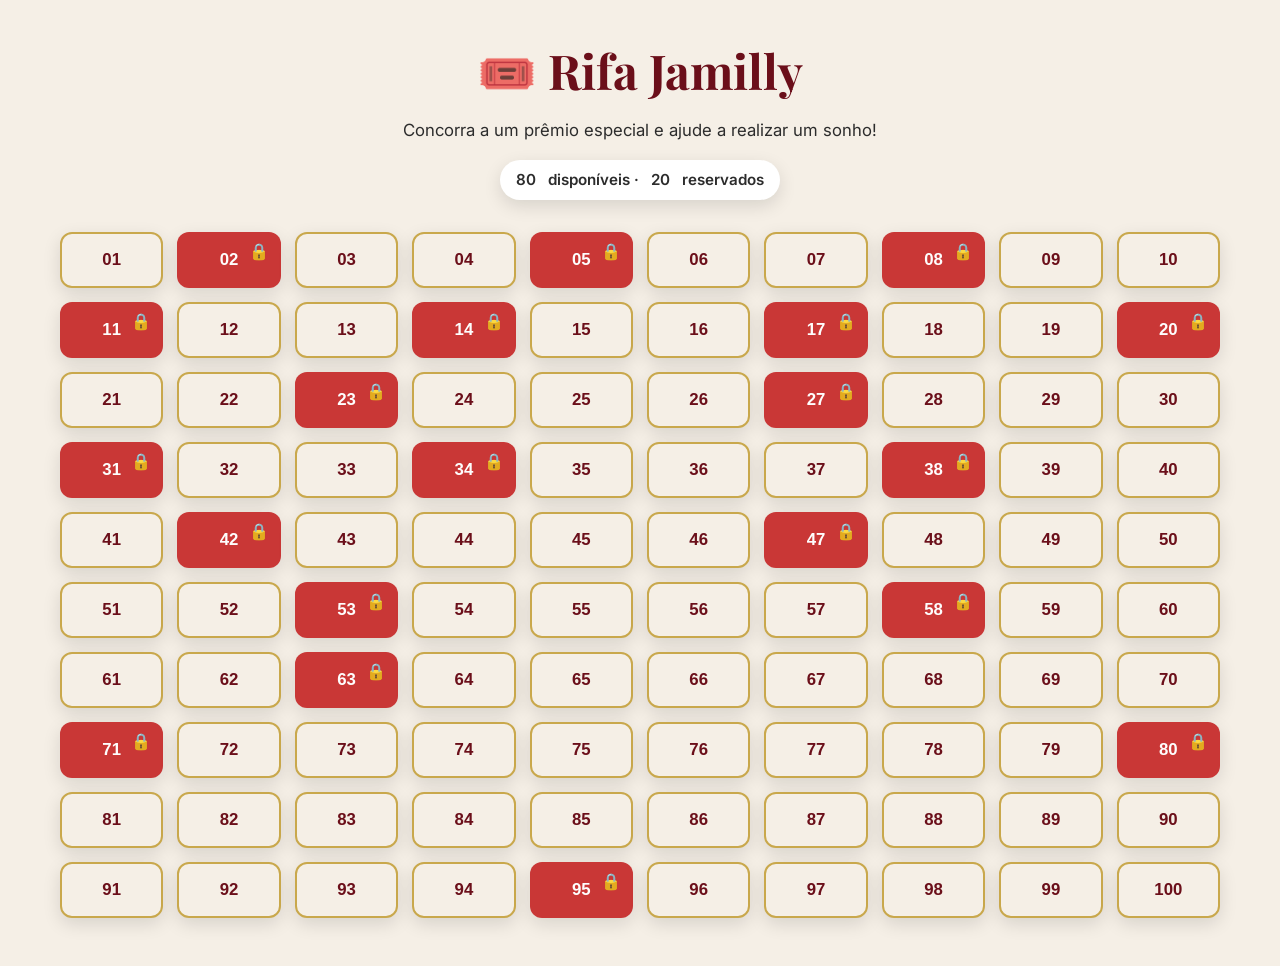
==== index.html @ f8756da6 "Add static rifa pages and data Agent-Logs-Url: https://github.com/paulovictorbotelhosilva/rifa-jamil" ====
<!DOCTYPE html>
<html lang="pt-BR">
  <head>
    <meta charset="UTF-8" />
    <meta name="viewport" content="width=device-width, initial-scale=1.0" />
    <title>Rifa Jamilly</title>
    <link rel="preconnect" href="https://fonts.googleapis.com" />
    <link rel="preconnect" href="https://fonts.gstatic.com" crossorigin />
    <link
      href="https://fonts.googleapis.com/css2?family=Inter:wght@400;600;700&family=Playfair+Display:wght@600;700&display=swap"
      rel="stylesheet"
    />
    <link rel="stylesheet" href="css/style.css" />
  </head>
  <body>
    <main class="container">
      <header class="header">
        <h1>🎟️ Rifa Jamilly</h1>
        <p>Concorra a um prêmio especial e ajude a realizar um sonho!</p>
        <div class="counter" aria-live="polite">
          <span id="available-count">0</span> disponíveis ·
          <span id="reserved-count">0</span> reservados
        </div>
      </header>

      <section class="numbers-grid" id="numbers-grid" aria-label="Lista de números"></section>
    </main>

    <script src="js/index.js" defer></script>
  </body>
</html>
---- css/style.css ----
:root {
  --vinho: #6b0f1a;
  --dourado: #c9a84c;
  --bege-claro: #f5efe6;
  --texto: #2c2c2c;
  --branco: #ffffff;
  --verde: #2e7d32;
  --vermelho: #c62828;
  --sombra: 0 6px 18px rgba(0, 0, 0, 0.12);
  --sombra-intensa: 0 10px 24px rgba(0, 0, 0, 0.18);
}

* {
  box-sizing: border-box;
  margin: 0;
  padding: 0;
}

body {
  font-family: "Inter", sans-serif;
  background: var(--bege-claro);
  color: var(--texto);
  line-height: 1.6;
  min-height: 100vh;
}

a {
  color: inherit;
  text-decoration: none;
}

.container {
  max-width: 1200px;
  margin: 0 auto;
  padding: 32px 20px 48px;
}

.header {
  text-align: center;
  margin-bottom: 32px;
}

.header h1 {
  font-family: "Playfair Display", serif;
  font-size: clamp(2rem, 4vw, 3rem);
  color: var(--vinho);
  margin-bottom: 8px;
}

.header p {
  font-size: 1.05rem;
  margin-bottom: 16px;
}

.counter {
  display: inline-flex;
  gap: 12px;
  padding: 8px 16px;
  border-radius: 999px;
  background: var(--branco);
  box-shadow: var(--sombra);
  font-weight: 600;
  font-size: 0.95rem;
}

.numbers-grid {
  display: grid;
  grid-template-columns: repeat(4, minmax(0, 1fr));
  gap: 14px;
}

.number-card {
  position: relative;
  border: 2px solid var(--dourado);
  border-radius: 12px;
  background: var(--bege-claro);
  color: var(--vinho);
  font-size: 1.05rem;
  font-weight: 700;
  padding: 16px 0;
  text-align: center;
  cursor: pointer;
  box-shadow: var(--sombra);
  transition: transform 0.2s ease, box-shadow 0.2s ease;
  min-height: 52px;
}

.number-card.available:hover {
  transform: scale(1.08);
  box-shadow: var(--sombra-intensa);
}

.number-card.reserved {
  background: var(--vermelho);
  color: var(--branco);
  cursor: not-allowed;
  border-color: transparent;
}

.number-card.reserved .lock {
  position: absolute;
  top: 8px;
  right: 10px;
  font-size: 1rem;
}

.number-card:disabled {
  opacity: 0.92;
}

.detail-grid {
  display: grid;
  grid-template-columns: 1fr;
  gap: 24px;
}

.card {
  background: var(--branco);
  border-radius: 12px;
  padding: 24px;
  box-shadow: var(--sombra);
}

.section-title {
  font-family: "Playfair Display", serif;
  color: var(--vinho);
  font-size: 1.6rem;
  margin-bottom: 12px;
}

.list {
  padding-left: 20px;
  display: grid;
  gap: 8px;
  margin-top: 12px;
}

.badge {
  display: inline-flex;
  align-items: center;
  gap: 8px;
  padding: 6px 12px;
  border-radius: 999px;
  font-size: 0.9rem;
  font-weight: 600;
  margin-top: 8px;
}

.badge.available {
  background: rgba(46, 125, 50, 0.12);
  color: var(--verde);
}

.badge.reserved {
  background: rgba(198, 40, 40, 0.12);
  color: var(--vermelho);
}

.number-display {
  font-size: clamp(3rem, 8vw, 5rem);
  font-weight: 700;
  margin-bottom: 8px;
}

.number-display.available {
  color: var(--verde);
}

.number-display.reserved {
  color: var(--vermelho);
}

.btn {
  display: inline-flex;
  align-items: center;
  justify-content: center;
  gap: 8px;
  padding: 12px 18px;
  border-radius: 10px;
  border: none;
  font-weight: 600;
  cursor: pointer;
  min-width: 44px;
  min-height: 44px;
  transition: transform 0.2s ease, box-shadow 0.2s ease;
}

.btn:hover {
  transform: scale(1.03);
  box-shadow: var(--sombra-intensa);
}

.btn-primary {
  background: var(--vinho);
  color: var(--branco);
}

.btn-outline {
  background: transparent;
  border: 1px solid var(--vinho);
  color: var(--vinho);
}

.btn-success {
  background: var(--verde);
  color: var(--branco);
}

.btn-disabled {
  background: #d9d9d9;
  color: #666666;
  cursor: not-allowed;
  box-shadow: none;
}

.btn-disabled:hover {
  transform: none;
  box-shadow: none;
}

.pix-box {
  display: flex;
  flex-wrap: wrap;
  gap: 12px;
  align-items: center;
  margin-top: 12px;
}

.pix-key {
  font-weight: 600;
  font-size: 1rem;
  word-break: break-all;
}

.notice {
  margin-top: 16px;
  font-weight: 600;
  color: var(--vinho);
}

.hidden {
  display: none;
}

.back-link {
  display: inline-flex;
  align-items: center;
  gap: 8px;
  margin-bottom: 20px;
  color: var(--vinho);
  font-weight: 600;
}

@media (min-width: 480px) {
  .numbers-grid {
    grid-template-columns: repeat(6, minmax(0, 1fr));
  }
}

@media (min-width: 1024px) {
  .numbers-grid {
    grid-template-columns: repeat(10, minmax(0, 1fr));
  }

  .detail-grid {
    grid-template-columns: 1.2fr 0.8fr;
    align-items: start;
  }
}
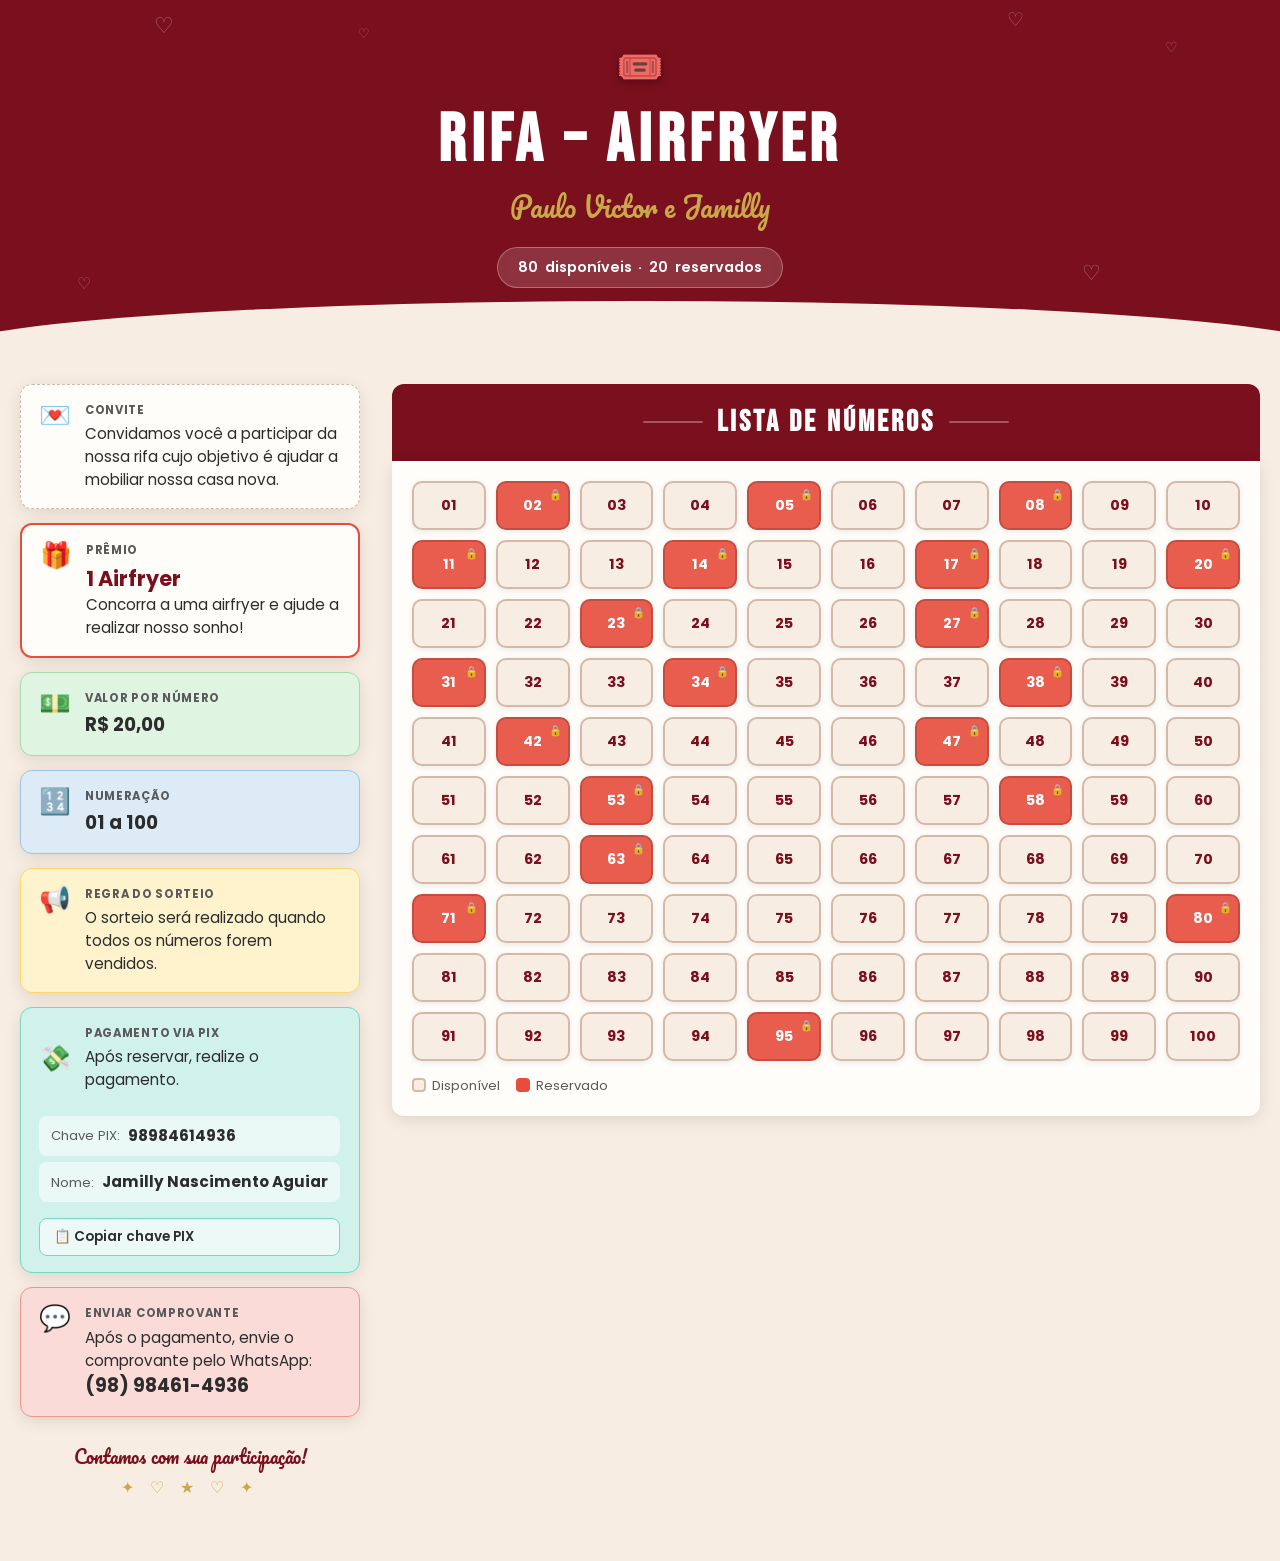
==== commit 724a3196: "feat: redesign completo com nova identidade visual Rifa Airfryer - Nova paleta: vinho #7A0F1D, bege " ====
--- a/index.html
+++ b/index.html
@@ -3,29 +3,176 @@
   <head>
     <meta charset="UTF-8" />
     <meta name="viewport" content="width=device-width, initial-scale=1.0" />
-    <title>Rifa Jamilly</title>
+    <title>Rifa Airfryer – Paulo Victor e Jamilly</title>
     <link rel="preconnect" href="https://fonts.googleapis.com" />
     <link rel="preconnect" href="https://fonts.gstatic.com" crossorigin />
     <link
-      href="https://fonts.googleapis.com/css2?family=Inter:wght@400;600;700&family=Playfair+Display:wght@600;700&display=swap"
+      href="https://fonts.googleapis.com/css2?family=Bebas+Neue&family=Pacifico&family=Poppins:wght@400;600;700&display=swap"
       rel="stylesheet"
     />
     <link rel="stylesheet" href="css/style.css" />
   </head>
   <body>
-    <main class="container">
-      <header class="header">
-        <h1>🎟️ Rifa Jamilly</h1>
-        <p>Concorra a um prêmio especial e ajude a realizar um sonho!</p>
+    <!-- ===== HEADER ===== -->
+    <header class="site-header">
+      <span class="heart heart-1">♡</span>
+      <span class="heart heart-2">♡</span>
+      <span class="heart heart-3">♡</span>
+      <span class="heart heart-4">♡</span>
+      <span class="heart heart-5">♡</span>
+      <span class="heart heart-6">♡</span>
+
+      <div class="header-inner">
+        <span class="header-ticket" aria-hidden="true">🎟️</span>
+        <h1>RIFA – AIRFRYER</h1>
+        <p class="header-subtitle">Paulo Victor e Jamilly</p>
         <div class="counter" aria-live="polite">
-          <span id="available-count">0</span> disponíveis ·
-          <span id="reserved-count">0</span> reservados
+          <span id="available-count">0</span>&nbsp;disponíveis &nbsp;·&nbsp;
+          <span id="reserved-count">0</span>&nbsp;reservados
         </div>
-      </header>
+      </div>
+    </header>
 
-      <section class="numbers-grid" id="numbers-grid" aria-label="Lista de números"></section>
-    </main>
+    <!-- ===== CONTEÚDO PRINCIPAL ===== -->
+    <div class="main-layout">
+
+      <!-- Coluna esquerda: cards informativos -->
+      <aside class="info-column" aria-label="Informações da rifa">
+
+        <!-- Card convite -->
+        <div class="info-card card-convite">
+          <span class="info-card-icon" aria-hidden="true">💌</span>
+          <div class="info-card-body">
+            <p class="info-card-title">Convite</p>
+            <p class="info-card-text">
+              Convidamos você a participar da nossa rifa cujo objetivo é ajudar a mobiliar nossa casa nova.
+            </p>
+          </div>
+        </div>
+
+        <!-- Card prêmio -->
+        <div class="info-card card-premio">
+          <span class="info-card-icon" aria-hidden="true">🎁</span>
+          <div class="info-card-body">
+            <p class="info-card-title">Prêmio</p>
+            <p class="info-card-text">
+              <strong>1 Airfryer</strong>
+              Concorra a uma airfryer e ajude a realizar nosso sonho!
+            </p>
+          </div>
+        </div>
+
+        <!-- Card valor -->
+        <div class="info-card card-valor">
+          <span class="info-card-icon" aria-hidden="true">💵</span>
+          <div class="info-card-body">
+            <p class="info-card-title">Valor por número</p>
+            <p class="info-card-text"><strong>R$ 20,00</strong></p>
+          </div>
+        </div>
+
+        <!-- Card números -->
+        <div class="info-card card-numeros">
+          <span class="info-card-icon" aria-hidden="true">🔢</span>
+          <div class="info-card-body">
+            <p class="info-card-title">Numeração</p>
+            <p class="info-card-text"><strong>01 a 100</strong></p>
+          </div>
+        </div>
+
+        <!-- Card regras -->
+        <div class="info-card card-regras">
+          <span class="info-card-icon" aria-hidden="true">📢</span>
+          <div class="info-card-body">
+            <p class="info-card-title">Regra do sorteio</p>
+            <p class="info-card-text">
+              O sorteio será realizado quando todos os números forem vendidos.
+            </p>
+          </div>
+        </div>
+
+        <!-- Card PIX -->
+        <div class="info-card card-pix">
+          <div class="pix-header">
+            <span class="info-card-icon" aria-hidden="true">💸</span>
+            <div>
+              <p class="info-card-title">Pagamento via PIX</p>
+              <p class="info-card-text">Após reservar, realize o pagamento.</p>
+            </div>
+          </div>
+          <div class="pix-details">
+            <div class="pix-field">
+              <span>Chave PIX:</span>
+              <strong id="pix-key-index">98984614936</strong>
+            </div>
+            <div class="pix-field">
+              <span>Nome:</span>
+              <strong>Jamilly Nascimento Aguiar</strong>
+            </div>
+            <button class="btn-copy-pix" id="copy-pix-index" type="button">
+              📋 Copiar chave PIX
+            </button>
+          </div>
+        </div>
+
+        <!-- Card WhatsApp -->
+        <div class="info-card card-whats">
+          <span class="info-card-icon" aria-hidden="true">💬</span>
+          <div class="info-card-body">
+            <p class="info-card-title">Enviar comprovante</p>
+            <p class="info-card-text">
+              Após o pagamento, envie o comprovante pelo WhatsApp:
+              <strong>(98) 98461-4936</strong>
+            </p>
+          </div>
+        </div>
+
+        <!-- Rodapé decorativo -->
+        <div class="info-footer" aria-hidden="true">
+          <p class="info-footer-text">Contamos com sua participação!</p>
+          <p class="info-footer-deco">✦ ♡ ★ ♡ ✦</p>
+        </div>
+
+      </aside>
+
+      <!-- Coluna direita: grade de números -->
+      <section class="numbers-column" aria-label="Lista de números da rifa">
+        <div class="numbers-section-header">
+          <span class="deco-line" aria-hidden="true"></span>
+          <h2>LISTA DE NÚMEROS</h2>
+          <span class="deco-line" aria-hidden="true"></span>
+        </div>
+        <div class="numbers-grid-wrapper">
+          <div class="numbers-grid" id="numbers-grid"></div>
+          <div class="grid-legend" aria-hidden="true">
+            <span class="legend-item">
+              <span class="legend-dot available"></span> Disponível
+            </span>
+            <span class="legend-item">
+              <span class="legend-dot reserved"></span> Reservado
+            </span>
+          </div>
+        </div>
+      </section>
+
+    </div>
 
     <script src="js/index.js" defer></script>
+    <script>
+      const copyPixIndexBtn = document.getElementById('copy-pix-index');
+      const pixKeyIndexEl = document.getElementById('pix-key-index');
+      if (copyPixIndexBtn && pixKeyIndexEl) {
+        copyPixIndexBtn.addEventListener('click', async () => {
+          try {
+            await navigator.clipboard.writeText(pixKeyIndexEl.textContent.trim());
+            const original = copyPixIndexBtn.textContent;
+            copyPixIndexBtn.textContent = '✅ Copiado!';
+            setTimeout(() => { copyPixIndexBtn.textContent = original; }, 2000);
+          } catch {
+            alert('Não foi possível copiar a chave PIX.');
+          }
+        });
+      }
+    </script>
   </body>
 </html>
--- a/css/style.css
+++ b/css/style.css
@@ -1,24 +1,42 @@
+/* ===== VARIÁVEIS ===== */
 :root {
-  --vinho: #6b0f1a;
+  --vinho: #7a0f1d;
+  --vinho-dark: #5c0a16;
+  --vermelho: #e74c3c;
+  --bege: #f7ede2;
+  --branco-suave: #fffdf9;
+  --branco: #ffffff;
   --dourado: #c9a84c;
-  --bege-claro: #f5efe6;
   --texto: #2c2c2c;
-  --branco: #ffffff;
-  --verde: #2e7d32;
-  --vermelho: #c62828;
-  --sombra: 0 6px 18px rgba(0, 0, 0, 0.12);
-  --sombra-intensa: 0 10px 24px rgba(0, 0, 0, 0.18);
-}
-
-* {
+  --texto-suave: #5a5a5a;
+
+  /* Cards */
+  --card-verde: #dff5e1;
+  --card-verde-borda: #a8d9b0;
+  --card-azul: #ddebf7;
+  --card-azul-borda: #9dc3e6;
+  --card-amarelo: #fff3cd;
+  --card-amarelo-borda: #ffd966;
+  --card-pix: #d1f2eb;
+  --card-pix-borda: #76d7c4;
+  --card-whats: #fadbd8;
+  --card-whats-borda: #f1948a;
+
+  --sombra: 0 4px 16px rgba(0, 0, 0, 0.1);
+  --sombra-intensa: 0 8px 24px rgba(0, 0, 0, 0.18);
+  --radius: 12px;
+}
+
+/* ===== RESET ===== */
+*, *::before, *::after {
   box-sizing: border-box;
   margin: 0;
   padding: 0;
 }
 
 body {
-  font-family: "Inter", sans-serif;
-  background: var(--bege-claro);
+  font-family: "Poppins", "Inter", sans-serif;
+  background: var(--bege);
   color: var(--texto);
   line-height: 1.6;
   min-height: 100vh;
@@ -29,83 +47,434 @@
   text-decoration: none;
 }
 
-.container {
-  max-width: 1200px;
-  margin: 0 auto;
-  padding: 32px 20px 48px;
-}
-
-.header {
+/* ===== HEADER ===== */
+.site-header {
+  background: var(--vinho);
+  position: relative;
+  padding: 36px 24px 64px;
   text-align: center;
-  margin-bottom: 32px;
-}
-
-.header h1 {
-  font-family: "Playfair Display", serif;
-  font-size: clamp(2rem, 4vw, 3rem);
-  color: var(--vinho);
+  overflow: hidden;
+}
+
+.site-header::after {
+  content: "";
+  position: absolute;
+  bottom: -1px;
+  left: -5%;
+  width: 110%;
+  height: 52px;
+  background: var(--bege);
+  border-radius: 50% 50% 0 0 / 100% 100% 0 0;
+}
+
+.header-inner {
+  position: relative;
+  z-index: 1;
+}
+
+.header-ticket {
+  font-size: 2.4rem;
+  display: block;
   margin-bottom: 8px;
-}
-
-.header p {
-  font-size: 1.05rem;
-  margin-bottom: 16px;
+  filter: drop-shadow(0 2px 4px rgba(0,0,0,0.3));
+}
+
+.site-header h1 {
+  font-family: "Bebas Neue", "Anton", sans-serif;
+  font-size: clamp(2.6rem, 7vw, 4.2rem);
+  color: var(--branco);
+  letter-spacing: 0.08em;
+  line-height: 1.1;
+  text-transform: uppercase;
+}
+
+.header-subtitle {
+  font-family: "Pacifico", cursive;
+  font-size: clamp(1.1rem, 3vw, 1.7rem);
+  color: var(--dourado);
+  margin-top: 6px;
+  margin-bottom: 18px;
 }
 
 .counter {
   display: inline-flex;
-  gap: 12px;
-  padding: 8px 16px;
+  gap: 4px;
+  padding: 8px 20px;
   border-radius: 999px;
-  background: var(--branco);
+  background: rgba(255,255,255,0.15);
+  border: 1.5px solid rgba(255,255,255,0.3);
+  color: var(--branco);
+  font-weight: 600;
+  font-size: 0.9rem;
+  backdrop-filter: blur(4px);
+}
+
+/* Corações decorativos do header */
+.heart {
+  position: absolute;
+  font-size: 1.1rem;
+  color: rgba(255,255,255,0.35);
+  line-height: 1;
+  pointer-events: none;
+  user-select: none;
+}
+.heart-1 { top: 14px; left: 12%; font-size: 1.4rem; }
+.heart-2 { top: 28px; left: 28%; font-size: 0.8rem; }
+.heart-3 { top: 10px; right: 20%; font-size: 1.2rem; }
+.heart-4 { top: 40px; right: 8%; font-size: 0.9rem; }
+.heart-5 { bottom: 60px; left: 6%; font-size: 1rem; }
+.heart-6 { bottom: 68px; right: 14%; font-size: 1.3rem; }
+
+/* ===== LAYOUT PRINCIPAL ===== */
+.main-layout {
+  display: flex;
+  flex-direction: column;
+  gap: 32px;
+  max-width: 1280px;
+  margin: 0 auto;
+  padding: 32px 20px 56px;
+}
+
+@media (min-width: 1024px) {
+  .main-layout {
+    flex-direction: row;
+    align-items: flex-start;
+  }
+
+  .info-column {
+    width: 340px;
+    flex-shrink: 0;
+  }
+
+  .numbers-column {
+    flex: 1;
+    min-width: 0;
+  }
+}
+
+/* ===== COLUNA DE INFORMAÇÕES ===== */
+.info-column {
+  display: flex;
+  flex-direction: column;
+  gap: 14px;
+}
+
+/* ===== CARDS INFORMATIVOS ===== */
+.info-card {
+  border-radius: var(--radius);
+  padding: 16px 18px;
+  display: flex;
+  align-items: flex-start;
+  gap: 14px;
   box-shadow: var(--sombra);
+}
+
+.info-card-icon {
+  font-size: 1.6rem;
+  flex-shrink: 0;
+  line-height: 1;
+  margin-top: 2px;
+}
+
+.info-card-body {
+  flex: 1;
+}
+
+.info-card-title {
+  font-size: 0.72rem;
+  font-weight: 700;
+  text-transform: uppercase;
+  letter-spacing: 0.06em;
+  color: var(--texto-suave);
+  margin-bottom: 4px;
+}
+
+.info-card-text {
+  font-size: 0.95rem;
+  line-height: 1.5;
+  color: var(--texto);
+}
+
+.info-card-text strong {
+  font-size: 1.15rem;
+  display: block;
+}
+
+/* Card convite */
+.card-convite {
+  background: var(--branco-suave);
+  border: 1.5px dashed #d4b8a8;
+}
+
+/* Card prêmio */
+.card-premio {
+  background: var(--branco-suave);
+  border: 2px solid var(--vermelho);
+}
+
+.card-premio .info-card-text strong {
+  color: var(--vinho);
+  font-size: 1.3rem;
+}
+
+/* Card valor */
+.card-valor {
+  background: var(--card-verde);
+  border: 1.5px solid var(--card-verde-borda);
+}
+
+/* Card números */
+.card-numeros {
+  background: var(--card-azul);
+  border: 1.5px solid var(--card-azul-borda);
+}
+
+/* Card regras */
+.card-regras {
+  background: var(--card-amarelo);
+  border: 1.5px solid var(--card-amarelo-borda);
+}
+
+/* Card PIX */
+.card-pix {
+  background: var(--card-pix);
+  border: 1.5px solid var(--card-pix-borda);
+  flex-direction: column;
+}
+
+.card-pix .pix-header {
+  display: flex;
+  align-items: center;
+  gap: 14px;
+}
+
+.card-pix .pix-details {
+  margin-top: 10px;
+  display: flex;
+  flex-direction: column;
+  gap: 6px;
+}
+
+.pix-field {
+  display: flex;
+  align-items: center;
+  gap: 8px;
+  background: rgba(255,255,255,0.55);
+  border-radius: 8px;
+  padding: 8px 12px;
+}
+
+.pix-field span {
+  font-size: 0.82rem;
+  color: var(--texto-suave);
+  white-space: nowrap;
+}
+
+.pix-field strong {
+  font-size: 0.95rem;
+  color: var(--texto);
+  word-break: break-all;
+}
+
+.btn-copy-pix {
+  display: inline-flex;
+  align-items: center;
+  gap: 6px;
+  margin-top: 10px;
+  padding: 8px 14px;
+  border-radius: 8px;
+  border: 1.5px solid var(--card-pix-borda);
+  background: rgba(255,255,255,0.6);
+  font-size: 0.85rem;
   font-weight: 600;
-  font-size: 0.95rem;
+  color: var(--texto);
+  cursor: pointer;
+  transition: background 0.2s;
+  font-family: inherit;
+}
+
+.btn-copy-pix:hover {
+  background: rgba(255,255,255,0.85);
+}
+
+/* Card WhatsApp */
+.card-whats {
+  background: var(--card-whats);
+  border: 1.5px solid var(--card-whats-borda);
+}
+
+/* Rodapé da coluna */
+.info-footer {
+  text-align: center;
+  padding: 12px 0 4px;
+}
+
+.info-footer-text {
+  font-family: "Pacifico", cursive;
+  font-size: 1.1rem;
+  color: var(--vinho);
+}
+
+.info-footer-deco {
+  font-size: 1rem;
+  margin-top: 4px;
+  letter-spacing: 6px;
+  color: var(--dourado);
+}
+
+/* ===== COLUNA DE NÚMEROS ===== */
+.numbers-column {
+  display: flex;
+  flex-direction: column;
+  gap: 0;
+}
+
+.numbers-section-header {
+  background: var(--vinho);
+  border-radius: var(--radius) var(--radius) 0 0;
+  padding: 14px 20px;
+  display: flex;
+  align-items: center;
+  justify-content: center;
+  gap: 14px;
+}
+
+.numbers-section-header h2 {
+  font-family: "Bebas Neue", "Anton", sans-serif;
+  font-size: clamp(1.4rem, 3vw, 1.9rem);
+  color: var(--branco);
+  letter-spacing: 0.1em;
+  text-transform: uppercase;
+}
+
+.numbers-section-header .deco-line {
+  flex: 1;
+  height: 2px;
+  background: rgba(255,255,255,0.3);
+  border-radius: 2px;
+  max-width: 60px;
+}
+
+.numbers-grid-wrapper {
+  background: var(--branco-suave);
+  border-radius: 0 0 var(--radius) var(--radius);
+  padding: 20px;
+  box-shadow: var(--sombra);
 }
 
 .numbers-grid {
   display: grid;
-  grid-template-columns: repeat(4, minmax(0, 1fr));
-  gap: 14px;
+  grid-template-columns: repeat(5, minmax(0, 1fr));
+  gap: 10px;
+}
+
+@media (min-width: 480px) {
+  .numbers-grid {
+    grid-template-columns: repeat(8, minmax(0, 1fr));
+  }
+}
+
+@media (min-width: 768px) {
+  .numbers-grid {
+    grid-template-columns: repeat(10, minmax(0, 1fr));
+  }
 }
 
 .number-card {
   position: relative;
-  border: 2px solid var(--dourado);
-  border-radius: 12px;
-  background: var(--bege-claro);
-  color: var(--vinho);
-  font-size: 1.05rem;
+  border: 2px solid #d4b8a8;
+  border-radius: 10px;
+  background: var(--bege);
+  color: var(--vinho);
+  font-size: 0.9rem;
   font-weight: 700;
-  padding: 16px 0;
+  font-family: "Poppins", sans-serif;
+  padding: 12px 4px;
   text-align: center;
   cursor: pointer;
-  box-shadow: var(--sombra);
-  transition: transform 0.2s ease, box-shadow 0.2s ease;
-  min-height: 52px;
+  box-shadow: 0 2px 6px rgba(0,0,0,0.08);
+  transition: transform 0.18s ease, box-shadow 0.18s ease, background 0.18s;
+  min-height: 48px;
 }
 
 .number-card.available:hover {
-  transform: scale(1.08);
+  transform: scale(1.1);
   box-shadow: var(--sombra-intensa);
+  background: var(--vinho);
+  color: var(--branco);
+  border-color: var(--vinho);
 }
 
 .number-card.reserved {
   background: var(--vermelho);
   color: var(--branco);
   cursor: not-allowed;
-  border-color: transparent;
+  border-color: #c0392b;
 }
 
 .number-card.reserved .lock {
   position: absolute;
-  top: 8px;
-  right: 10px;
-  font-size: 1rem;
+  top: 4px;
+  right: 6px;
+  font-size: 0.65rem;
 }
 
 .number-card:disabled {
-  opacity: 0.92;
+  opacity: 0.9;
+}
+
+/* ===== LEGENDA ===== */
+.grid-legend {
+  display: flex;
+  gap: 16px;
+  flex-wrap: wrap;
+  margin-top: 14px;
+  font-size: 0.82rem;
+  color: var(--texto-suave);
+}
+
+.legend-item {
+  display: flex;
+  align-items: center;
+  gap: 6px;
+}
+
+.legend-dot {
+  width: 14px;
+  height: 14px;
+  border-radius: 4px;
+  flex-shrink: 0;
+}
+
+.legend-dot.available {
+  background: var(--bege);
+  border: 2px solid #d4b8a8;
+}
+
+.legend-dot.reserved {
+  background: var(--vermelho);
+}
+
+/* ===== PÁGINA DETALHE ===== */
+.container {
+  max-width: 980px;
+  margin: 0 auto;
+  padding: 32px 20px 56px;
+}
+
+.back-link {
+  display: inline-flex;
+  align-items: center;
+  gap: 8px;
+  margin-bottom: 24px;
+  color: var(--vinho);
+  font-weight: 600;
+  font-size: 0.95rem;
+  transition: opacity 0.2s;
+}
+
+.back-link:hover {
+  opacity: 0.75;
 }
 
 .detail-grid {
@@ -114,78 +483,155 @@
   gap: 24px;
 }
 
+@media (min-width: 768px) {
+  .detail-grid {
+    grid-template-columns: 1.3fr 0.7fr;
+    align-items: start;
+  }
+}
+
 .card {
-  background: var(--branco);
-  border-radius: 12px;
-  padding: 24px;
+  background: var(--branco-suave);
+  border-radius: var(--radius);
+  padding: 28px;
   box-shadow: var(--sombra);
 }
 
 .section-title {
-  font-family: "Playfair Display", serif;
+  font-family: "Bebas Neue", "Anton", sans-serif;
   color: var(--vinho);
   font-size: 1.6rem;
-  margin-bottom: 12px;
+  letter-spacing: 0.06em;
+  margin-bottom: 16px;
+}
+
+.detail-info-row {
+  display: flex;
+  align-items: baseline;
+  gap: 8px;
+  margin-bottom: 10px;
+  font-size: 0.95rem;
+}
+
+.detail-info-row strong {
+  color: var(--vinho);
+  white-space: nowrap;
 }
 
 .list {
-  padding-left: 20px;
+  list-style: none;
   display: grid;
   gap: 8px;
   margin-top: 12px;
 }
 
+.list li {
+  display: flex;
+  align-items: flex-start;
+  gap: 8px;
+  font-size: 0.93rem;
+}
+
+.list li::before {
+  content: "✦";
+  color: var(--dourado);
+  font-size: 0.75rem;
+  margin-top: 3px;
+  flex-shrink: 0;
+}
+
+.pix-box {
+  margin-top: 20px;
+  background: var(--card-pix);
+  border: 1.5px solid var(--card-pix-borda);
+  border-radius: var(--radius);
+  padding: 16px;
+}
+
+.pix-box-label {
+  font-size: 0.75rem;
+  font-weight: 700;
+  text-transform: uppercase;
+  letter-spacing: 0.07em;
+  color: var(--texto-suave);
+  margin-bottom: 8px;
+}
+
+.pix-key {
+  font-weight: 700;
+  font-size: 1.05rem;
+  word-break: break-all;
+  color: var(--texto);
+}
+
 .badge {
   display: inline-flex;
   align-items: center;
   gap: 8px;
-  padding: 6px 12px;
+  padding: 7px 14px;
   border-radius: 999px;
   font-size: 0.9rem;
   font-weight: 600;
-  margin-top: 8px;
+  margin-top: 10px;
 }
 
 .badge.available {
-  background: rgba(46, 125, 50, 0.12);
-  color: var(--verde);
+  background: var(--card-verde);
+  color: #1a7a40;
+  border: 1.5px solid var(--card-verde-borda);
 }
 
 .badge.reserved {
-  background: rgba(198, 40, 40, 0.12);
-  color: var(--vermelho);
+  background: var(--card-whats);
+  color: #a93226;
+  border: 1.5px solid var(--card-whats-borda);
 }
 
 .number-display {
-  font-size: clamp(3rem, 8vw, 5rem);
-  font-weight: 700;
-  margin-bottom: 8px;
+  font-family: "Bebas Neue", "Anton", sans-serif;
+  font-size: clamp(4rem, 10vw, 6rem);
+  letter-spacing: 0.04em;
+  font-weight: 400;
+  line-height: 1;
+  margin-bottom: 6px;
 }
 
 .number-display.available {
-  color: var(--verde);
+  color: var(--vinho);
 }
 
 .number-display.reserved {
   color: var(--vermelho);
 }
 
+.notice {
+  margin-top: 14px;
+  font-weight: 600;
+  font-size: 0.92rem;
+  color: var(--vinho);
+}
+
 .btn {
   display: inline-flex;
   align-items: center;
   justify-content: center;
   gap: 8px;
-  padding: 12px 18px;
+  padding: 13px 20px;
   border-radius: 10px;
   border: none;
   font-weight: 600;
+  font-size: 0.95rem;
+  font-family: inherit;
   cursor: pointer;
   min-width: 44px;
   min-height: 44px;
-  transition: transform 0.2s ease, box-shadow 0.2s ease;
-}
-
-.btn:hover {
+  transition: transform 0.18s ease, box-shadow 0.18s ease, opacity 0.18s;
+  margin-top: 16px;
+  width: 100%;
+  text-align: center;
+}
+
+.btn:hover:not(:disabled) {
   transform: scale(1.03);
   box-shadow: var(--sombra-intensa);
 }
@@ -197,18 +643,20 @@
 
 .btn-outline {
   background: transparent;
-  border: 1px solid var(--vinho);
-  color: var(--vinho);
+  border: 1.5px solid var(--vinho);
+  color: var(--vinho);
+  margin-top: 10px;
+  width: auto;
 }
 
 .btn-success {
-  background: var(--verde);
+  background: #25d366;
   color: var(--branco);
 }
 
 .btn-disabled {
-  background: #d9d9d9;
-  color: #666666;
+  background: #e0dbd5;
+  color: #999;
   cursor: not-allowed;
   box-shadow: none;
 }
@@ -218,52 +666,6 @@
   box-shadow: none;
 }
 
-.pix-box {
-  display: flex;
-  flex-wrap: wrap;
-  gap: 12px;
-  align-items: center;
-  margin-top: 12px;
-}
-
-.pix-key {
-  font-weight: 600;
-  font-size: 1rem;
-  word-break: break-all;
-}
-
-.notice {
-  margin-top: 16px;
-  font-weight: 600;
-  color: var(--vinho);
-}
-
 .hidden {
   display: none;
 }
-
-.back-link {
-  display: inline-flex;
-  align-items: center;
-  gap: 8px;
-  margin-bottom: 20px;
-  color: var(--vinho);
-  font-weight: 600;
-}
-
-@media (min-width: 480px) {
-  .numbers-grid {
-    grid-template-columns: repeat(6, minmax(0, 1fr));
-  }
-}
-
-@media (min-width: 1024px) {
-  .numbers-grid {
-    grid-template-columns: repeat(10, minmax(0, 1fr));
-  }
-
-  .detail-grid {
-    grid-template-columns: 1.2fr 0.8fr;
-    align-items: start;
-  }
-}
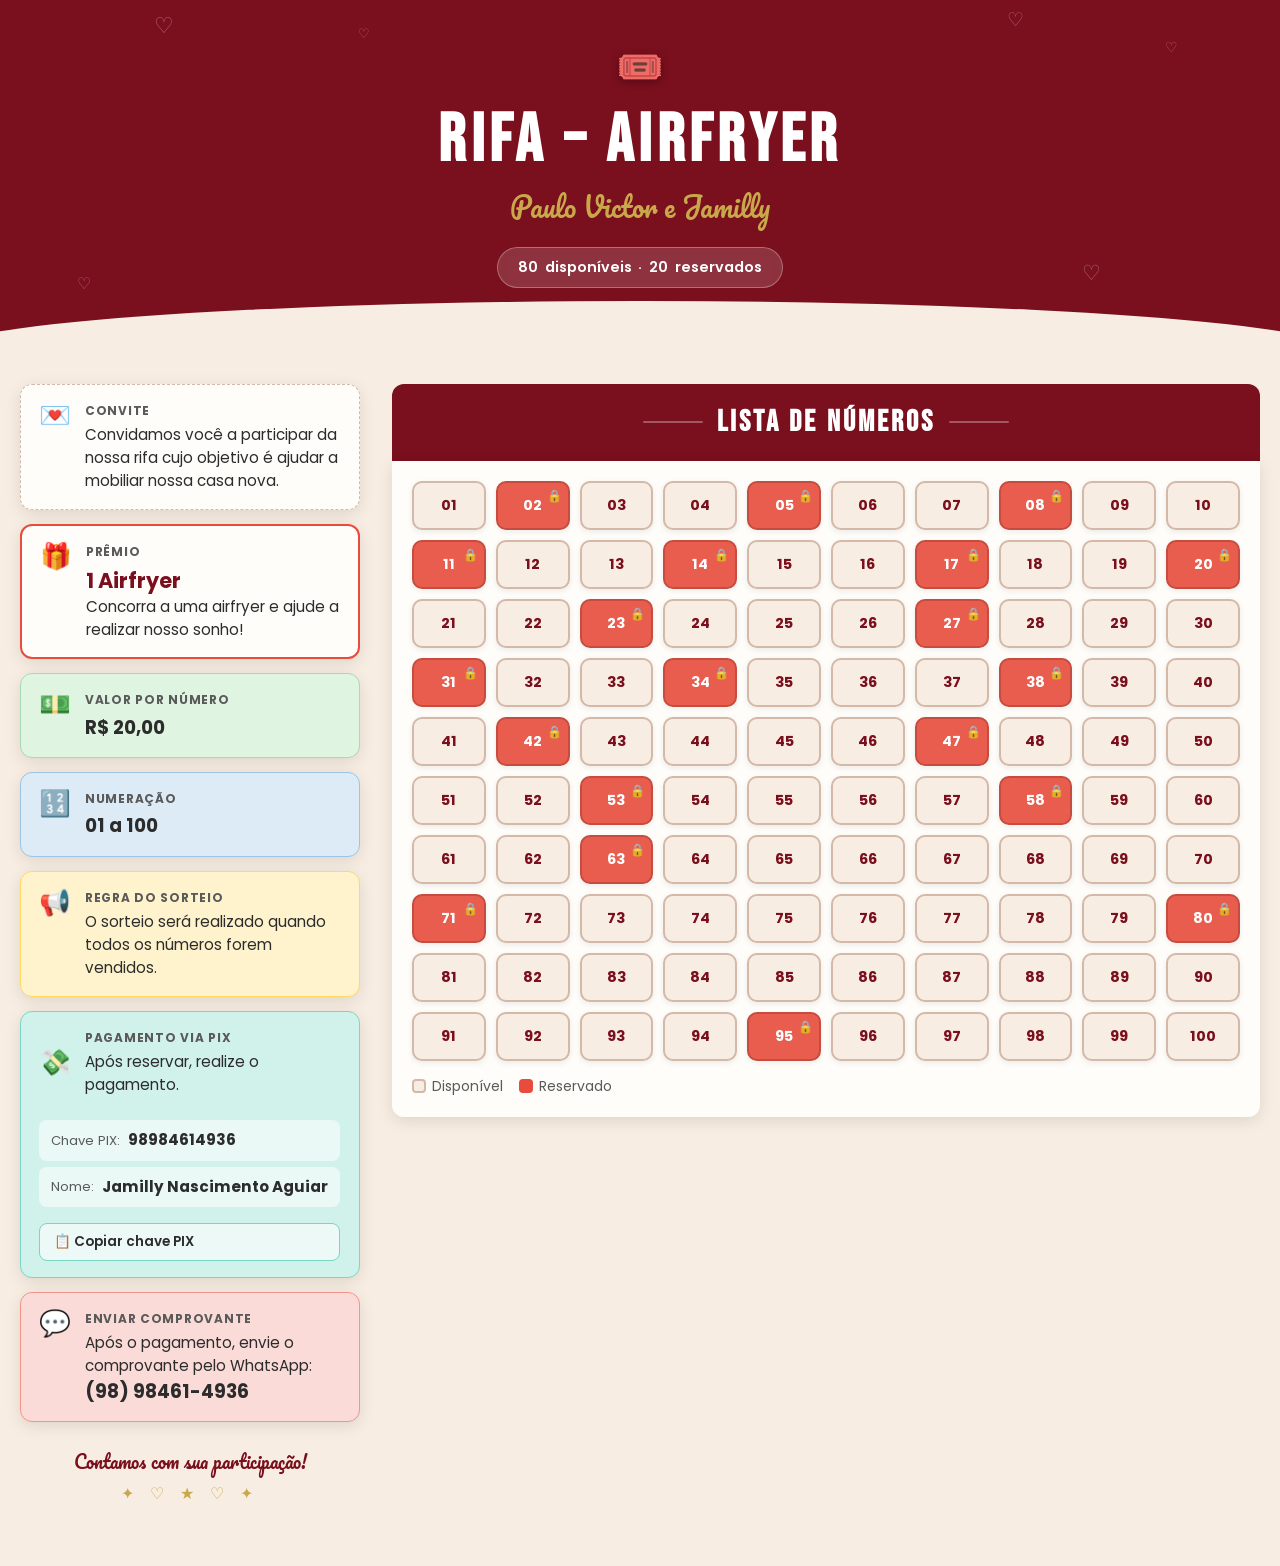
==== commit c3d05b30: "fix: ajustes de acessibilidade apontados na revisão de código - Aumentar font-size do info-card-titl" ====
--- a/index.html
+++ b/index.html
@@ -169,7 +169,7 @@
             copyPixIndexBtn.textContent = '✅ Copiado!';
             setTimeout(() => { copyPixIndexBtn.textContent = original; }, 2000);
           } catch {
-            alert('Não foi possível copiar a chave PIX.');
+            alert('Não foi possível copiar automaticamente. Copie manualmente: ' + pixKeyIndexEl.textContent.trim());
           }
         });
       }
--- a/css/style.css
+++ b/css/style.css
@@ -181,7 +181,7 @@
 }
 
 .info-card-title {
-  font-size: 0.72rem;
+  font-size: 0.75rem;
   font-weight: 700;
   text-transform: uppercase;
   letter-spacing: 0.06em;
@@ -416,7 +416,7 @@
   position: absolute;
   top: 4px;
   right: 6px;
-  font-size: 0.65rem;
+  font-size: 0.75rem;
 }
 
 .number-card:disabled {
@@ -429,7 +429,7 @@
   gap: 16px;
   flex-wrap: wrap;
   margin-top: 14px;
-  font-size: 0.82rem;
+  font-size: 0.875rem;
   color: var(--texto-suave);
 }
 
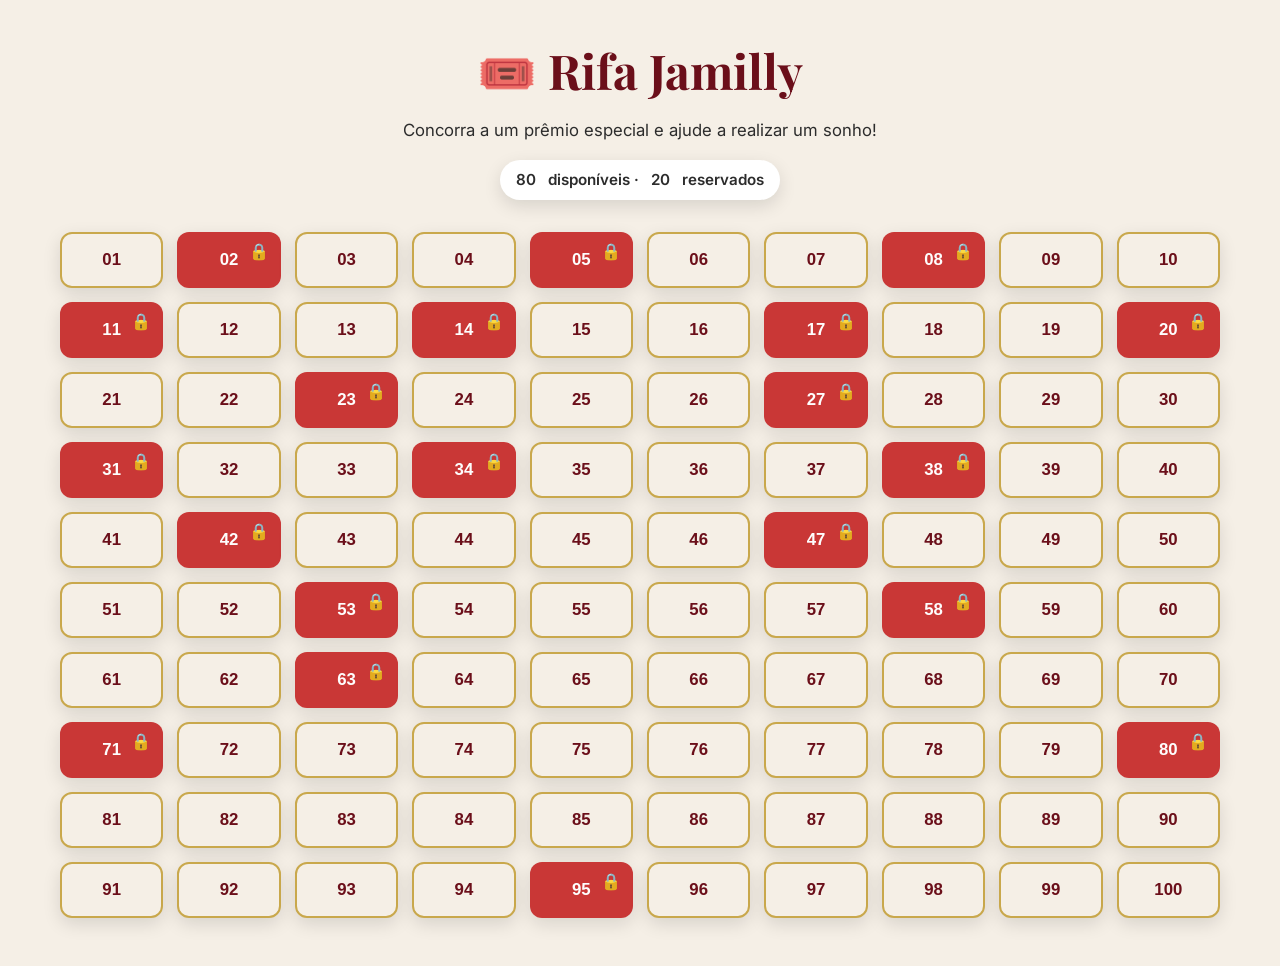
==== commit 6fe7dea1: "Revert "Redesign: Rifa Airfryer – nova identidade visual e informações corretas"" ====
--- a/index.html
+++ b/index.html
@@ -3,176 +3,29 @@
   <head>
     <meta charset="UTF-8" />
     <meta name="viewport" content="width=device-width, initial-scale=1.0" />
-    <title>Rifa Airfryer – Paulo Victor e Jamilly</title>
+    <title>Rifa Jamilly</title>
     <link rel="preconnect" href="https://fonts.googleapis.com" />
     <link rel="preconnect" href="https://fonts.gstatic.com" crossorigin />
     <link
-      href="https://fonts.googleapis.com/css2?family=Bebas+Neue&family=Pacifico&family=Poppins:wght@400;600;700&display=swap"
+      href="https://fonts.googleapis.com/css2?family=Inter:wght@400;600;700&family=Playfair+Display:wght@600;700&display=swap"
       rel="stylesheet"
     />
     <link rel="stylesheet" href="css/style.css" />
   </head>
   <body>
-    <!-- ===== HEADER ===== -->
-    <header class="site-header">
-      <span class="heart heart-1">♡</span>
-      <span class="heart heart-2">♡</span>
-      <span class="heart heart-3">♡</span>
-      <span class="heart heart-4">♡</span>
-      <span class="heart heart-5">♡</span>
-      <span class="heart heart-6">♡</span>
+    <main class="container">
+      <header class="header">
+        <h1>🎟️ Rifa Jamilly</h1>
+        <p>Concorra a um prêmio especial e ajude a realizar um sonho!</p>
+        <div class="counter" aria-live="polite">
+          <span id="available-count">0</span> disponíveis ·
+          <span id="reserved-count">0</span> reservados
+        </div>
+      </header>
 
-      <div class="header-inner">
-        <span class="header-ticket" aria-hidden="true">🎟️</span>
-        <h1>RIFA – AIRFRYER</h1>
-        <p class="header-subtitle">Paulo Victor e Jamilly</p>
-        <div class="counter" aria-live="polite">
-          <span id="available-count">0</span>&nbsp;disponíveis &nbsp;·&nbsp;
-          <span id="reserved-count">0</span>&nbsp;reservados
-        </div>
-      </div>
-    </header>
-
-    <!-- ===== CONTEÚDO PRINCIPAL ===== -->
-    <div class="main-layout">
-
-      <!-- Coluna esquerda: cards informativos -->
-      <aside class="info-column" aria-label="Informações da rifa">
-
-        <!-- Card convite -->
-        <div class="info-card card-convite">
-          <span class="info-card-icon" aria-hidden="true">💌</span>
-          <div class="info-card-body">
-            <p class="info-card-title">Convite</p>
-            <p class="info-card-text">
-              Convidamos você a participar da nossa rifa cujo objetivo é ajudar a mobiliar nossa casa nova.
-            </p>
-          </div>
-        </div>
-
-        <!-- Card prêmio -->
-        <div class="info-card card-premio">
-          <span class="info-card-icon" aria-hidden="true">🎁</span>
-          <div class="info-card-body">
-            <p class="info-card-title">Prêmio</p>
-            <p class="info-card-text">
-              <strong>1 Airfryer</strong>
-              Concorra a uma airfryer e ajude a realizar nosso sonho!
-            </p>
-          </div>
-        </div>
-
-        <!-- Card valor -->
-        <div class="info-card card-valor">
-          <span class="info-card-icon" aria-hidden="true">💵</span>
-          <div class="info-card-body">
-            <p class="info-card-title">Valor por número</p>
-            <p class="info-card-text"><strong>R$ 20,00</strong></p>
-          </div>
-        </div>
-
-        <!-- Card números -->
-        <div class="info-card card-numeros">
-          <span class="info-card-icon" aria-hidden="true">🔢</span>
-          <div class="info-card-body">
-            <p class="info-card-title">Numeração</p>
-            <p class="info-card-text"><strong>01 a 100</strong></p>
-          </div>
-        </div>
-
-        <!-- Card regras -->
-        <div class="info-card card-regras">
-          <span class="info-card-icon" aria-hidden="true">📢</span>
-          <div class="info-card-body">
-            <p class="info-card-title">Regra do sorteio</p>
-            <p class="info-card-text">
-              O sorteio será realizado quando todos os números forem vendidos.
-            </p>
-          </div>
-        </div>
-
-        <!-- Card PIX -->
-        <div class="info-card card-pix">
-          <div class="pix-header">
-            <span class="info-card-icon" aria-hidden="true">💸</span>
-            <div>
-              <p class="info-card-title">Pagamento via PIX</p>
-              <p class="info-card-text">Após reservar, realize o pagamento.</p>
-            </div>
-          </div>
-          <div class="pix-details">
-            <div class="pix-field">
-              <span>Chave PIX:</span>
-              <strong id="pix-key-index">98984614936</strong>
-            </div>
-            <div class="pix-field">
-              <span>Nome:</span>
-              <strong>Jamilly Nascimento Aguiar</strong>
-            </div>
-            <button class="btn-copy-pix" id="copy-pix-index" type="button">
-              📋 Copiar chave PIX
-            </button>
-          </div>
-        </div>
-
-        <!-- Card WhatsApp -->
-        <div class="info-card card-whats">
-          <span class="info-card-icon" aria-hidden="true">💬</span>
-          <div class="info-card-body">
-            <p class="info-card-title">Enviar comprovante</p>
-            <p class="info-card-text">
-              Após o pagamento, envie o comprovante pelo WhatsApp:
-              <strong>(98) 98461-4936</strong>
-            </p>
-          </div>
-        </div>
-
-        <!-- Rodapé decorativo -->
-        <div class="info-footer" aria-hidden="true">
-          <p class="info-footer-text">Contamos com sua participação!</p>
-          <p class="info-footer-deco">✦ ♡ ★ ♡ ✦</p>
-        </div>
-
-      </aside>
-
-      <!-- Coluna direita: grade de números -->
-      <section class="numbers-column" aria-label="Lista de números da rifa">
-        <div class="numbers-section-header">
-          <span class="deco-line" aria-hidden="true"></span>
-          <h2>LISTA DE NÚMEROS</h2>
-          <span class="deco-line" aria-hidden="true"></span>
-        </div>
-        <div class="numbers-grid-wrapper">
-          <div class="numbers-grid" id="numbers-grid"></div>
-          <div class="grid-legend" aria-hidden="true">
-            <span class="legend-item">
-              <span class="legend-dot available"></span> Disponível
-            </span>
-            <span class="legend-item">
-              <span class="legend-dot reserved"></span> Reservado
-            </span>
-          </div>
-        </div>
-      </section>
-
-    </div>
+      <section class="numbers-grid" id="numbers-grid" aria-label="Lista de números"></section>
+    </main>
 
     <script src="js/index.js" defer></script>
-    <script>
-      const copyPixIndexBtn = document.getElementById('copy-pix-index');
-      const pixKeyIndexEl = document.getElementById('pix-key-index');
-      if (copyPixIndexBtn && pixKeyIndexEl) {
-        copyPixIndexBtn.addEventListener('click', async () => {
-          try {
-            await navigator.clipboard.writeText(pixKeyIndexEl.textContent.trim());
-            const original = copyPixIndexBtn.textContent;
-            copyPixIndexBtn.textContent = '✅ Copiado!';
-            setTimeout(() => { copyPixIndexBtn.textContent = original; }, 2000);
-          } catch {
-            alert('Não foi possível copiar automaticamente. Copie manualmente: ' + pixKeyIndexEl.textContent.trim());
-          }
-        });
-      }
-    </script>
   </body>
 </html>
--- a/css/style.css
+++ b/css/style.css
@@ -1,42 +1,24 @@
-/* ===== VARIÁVEIS ===== */
 :root {
-  --vinho: #7a0f1d;
-  --vinho-dark: #5c0a16;
-  --vermelho: #e74c3c;
-  --bege: #f7ede2;
-  --branco-suave: #fffdf9;
+  --vinho: #6b0f1a;
+  --dourado: #c9a84c;
+  --bege-claro: #f5efe6;
+  --texto: #2c2c2c;
   --branco: #ffffff;
-  --dourado: #c9a84c;
-  --texto: #2c2c2c;
-  --texto-suave: #5a5a5a;
-
-  /* Cards */
-  --card-verde: #dff5e1;
-  --card-verde-borda: #a8d9b0;
-  --card-azul: #ddebf7;
-  --card-azul-borda: #9dc3e6;
-  --card-amarelo: #fff3cd;
-  --card-amarelo-borda: #ffd966;
-  --card-pix: #d1f2eb;
-  --card-pix-borda: #76d7c4;
-  --card-whats: #fadbd8;
-  --card-whats-borda: #f1948a;
-
-  --sombra: 0 4px 16px rgba(0, 0, 0, 0.1);
-  --sombra-intensa: 0 8px 24px rgba(0, 0, 0, 0.18);
-  --radius: 12px;
-}
-
-/* ===== RESET ===== */
-*, *::before, *::after {
+  --verde: #2e7d32;
+  --vermelho: #c62828;
+  --sombra: 0 6px 18px rgba(0, 0, 0, 0.12);
+  --sombra-intensa: 0 10px 24px rgba(0, 0, 0, 0.18);
+}
+
+* {
   box-sizing: border-box;
   margin: 0;
   padding: 0;
 }
 
 body {
-  font-family: "Poppins", "Inter", sans-serif;
-  background: var(--bege);
+  font-family: "Inter", sans-serif;
+  background: var(--bege-claro);
   color: var(--texto);
   line-height: 1.6;
   min-height: 100vh;
@@ -47,434 +29,83 @@
   text-decoration: none;
 }
 
-/* ===== HEADER ===== */
-.site-header {
-  background: var(--vinho);
-  position: relative;
-  padding: 36px 24px 64px;
+.container {
+  max-width: 1200px;
+  margin: 0 auto;
+  padding: 32px 20px 48px;
+}
+
+.header {
   text-align: center;
-  overflow: hidden;
-}
-
-.site-header::after {
-  content: "";
-  position: absolute;
-  bottom: -1px;
-  left: -5%;
-  width: 110%;
-  height: 52px;
-  background: var(--bege);
-  border-radius: 50% 50% 0 0 / 100% 100% 0 0;
-}
-
-.header-inner {
-  position: relative;
-  z-index: 1;
-}
-
-.header-ticket {
-  font-size: 2.4rem;
-  display: block;
+  margin-bottom: 32px;
+}
+
+.header h1 {
+  font-family: "Playfair Display", serif;
+  font-size: clamp(2rem, 4vw, 3rem);
+  color: var(--vinho);
   margin-bottom: 8px;
-  filter: drop-shadow(0 2px 4px rgba(0,0,0,0.3));
-}
-
-.site-header h1 {
-  font-family: "Bebas Neue", "Anton", sans-serif;
-  font-size: clamp(2.6rem, 7vw, 4.2rem);
-  color: var(--branco);
-  letter-spacing: 0.08em;
-  line-height: 1.1;
-  text-transform: uppercase;
-}
-
-.header-subtitle {
-  font-family: "Pacifico", cursive;
-  font-size: clamp(1.1rem, 3vw, 1.7rem);
-  color: var(--dourado);
-  margin-top: 6px;
-  margin-bottom: 18px;
+}
+
+.header p {
+  font-size: 1.05rem;
+  margin-bottom: 16px;
 }
 
 .counter {
   display: inline-flex;
-  gap: 4px;
-  padding: 8px 20px;
+  gap: 12px;
+  padding: 8px 16px;
   border-radius: 999px;
-  background: rgba(255,255,255,0.15);
-  border: 1.5px solid rgba(255,255,255,0.3);
-  color: var(--branco);
-  font-weight: 600;
-  font-size: 0.9rem;
-  backdrop-filter: blur(4px);
-}
-
-/* Corações decorativos do header */
-.heart {
-  position: absolute;
-  font-size: 1.1rem;
-  color: rgba(255,255,255,0.35);
-  line-height: 1;
-  pointer-events: none;
-  user-select: none;
-}
-.heart-1 { top: 14px; left: 12%; font-size: 1.4rem; }
-.heart-2 { top: 28px; left: 28%; font-size: 0.8rem; }
-.heart-3 { top: 10px; right: 20%; font-size: 1.2rem; }
-.heart-4 { top: 40px; right: 8%; font-size: 0.9rem; }
-.heart-5 { bottom: 60px; left: 6%; font-size: 1rem; }
-.heart-6 { bottom: 68px; right: 14%; font-size: 1.3rem; }
-
-/* ===== LAYOUT PRINCIPAL ===== */
-.main-layout {
-  display: flex;
-  flex-direction: column;
-  gap: 32px;
-  max-width: 1280px;
-  margin: 0 auto;
-  padding: 32px 20px 56px;
-}
-
-@media (min-width: 1024px) {
-  .main-layout {
-    flex-direction: row;
-    align-items: flex-start;
-  }
-
-  .info-column {
-    width: 340px;
-    flex-shrink: 0;
-  }
-
-  .numbers-column {
-    flex: 1;
-    min-width: 0;
-  }
-}
-
-/* ===== COLUNA DE INFORMAÇÕES ===== */
-.info-column {
-  display: flex;
-  flex-direction: column;
-  gap: 14px;
-}
-
-/* ===== CARDS INFORMATIVOS ===== */
-.info-card {
-  border-radius: var(--radius);
-  padding: 16px 18px;
-  display: flex;
-  align-items: flex-start;
-  gap: 14px;
+  background: var(--branco);
   box-shadow: var(--sombra);
-}
-
-.info-card-icon {
-  font-size: 1.6rem;
-  flex-shrink: 0;
-  line-height: 1;
-  margin-top: 2px;
-}
-
-.info-card-body {
-  flex: 1;
-}
-
-.info-card-title {
-  font-size: 0.75rem;
-  font-weight: 700;
-  text-transform: uppercase;
-  letter-spacing: 0.06em;
-  color: var(--texto-suave);
-  margin-bottom: 4px;
-}
-
-.info-card-text {
+  font-weight: 600;
   font-size: 0.95rem;
-  line-height: 1.5;
-  color: var(--texto);
-}
-
-.info-card-text strong {
-  font-size: 1.15rem;
-  display: block;
-}
-
-/* Card convite */
-.card-convite {
-  background: var(--branco-suave);
-  border: 1.5px dashed #d4b8a8;
-}
-
-/* Card prêmio */
-.card-premio {
-  background: var(--branco-suave);
-  border: 2px solid var(--vermelho);
-}
-
-.card-premio .info-card-text strong {
-  color: var(--vinho);
-  font-size: 1.3rem;
-}
-
-/* Card valor */
-.card-valor {
-  background: var(--card-verde);
-  border: 1.5px solid var(--card-verde-borda);
-}
-
-/* Card números */
-.card-numeros {
-  background: var(--card-azul);
-  border: 1.5px solid var(--card-azul-borda);
-}
-
-/* Card regras */
-.card-regras {
-  background: var(--card-amarelo);
-  border: 1.5px solid var(--card-amarelo-borda);
-}
-
-/* Card PIX */
-.card-pix {
-  background: var(--card-pix);
-  border: 1.5px solid var(--card-pix-borda);
-  flex-direction: column;
-}
-
-.card-pix .pix-header {
-  display: flex;
-  align-items: center;
-  gap: 14px;
-}
-
-.card-pix .pix-details {
-  margin-top: 10px;
-  display: flex;
-  flex-direction: column;
-  gap: 6px;
-}
-
-.pix-field {
-  display: flex;
-  align-items: center;
-  gap: 8px;
-  background: rgba(255,255,255,0.55);
-  border-radius: 8px;
-  padding: 8px 12px;
-}
-
-.pix-field span {
-  font-size: 0.82rem;
-  color: var(--texto-suave);
-  white-space: nowrap;
-}
-
-.pix-field strong {
-  font-size: 0.95rem;
-  color: var(--texto);
-  word-break: break-all;
-}
-
-.btn-copy-pix {
-  display: inline-flex;
-  align-items: center;
-  gap: 6px;
-  margin-top: 10px;
-  padding: 8px 14px;
-  border-radius: 8px;
-  border: 1.5px solid var(--card-pix-borda);
-  background: rgba(255,255,255,0.6);
-  font-size: 0.85rem;
-  font-weight: 600;
-  color: var(--texto);
-  cursor: pointer;
-  transition: background 0.2s;
-  font-family: inherit;
-}
-
-.btn-copy-pix:hover {
-  background: rgba(255,255,255,0.85);
-}
-
-/* Card WhatsApp */
-.card-whats {
-  background: var(--card-whats);
-  border: 1.5px solid var(--card-whats-borda);
-}
-
-/* Rodapé da coluna */
-.info-footer {
-  text-align: center;
-  padding: 12px 0 4px;
-}
-
-.info-footer-text {
-  font-family: "Pacifico", cursive;
-  font-size: 1.1rem;
-  color: var(--vinho);
-}
-
-.info-footer-deco {
-  font-size: 1rem;
-  margin-top: 4px;
-  letter-spacing: 6px;
-  color: var(--dourado);
-}
-
-/* ===== COLUNA DE NÚMEROS ===== */
-.numbers-column {
-  display: flex;
-  flex-direction: column;
-  gap: 0;
-}
-
-.numbers-section-header {
-  background: var(--vinho);
-  border-radius: var(--radius) var(--radius) 0 0;
-  padding: 14px 20px;
-  display: flex;
-  align-items: center;
-  justify-content: center;
-  gap: 14px;
-}
-
-.numbers-section-header h2 {
-  font-family: "Bebas Neue", "Anton", sans-serif;
-  font-size: clamp(1.4rem, 3vw, 1.9rem);
-  color: var(--branco);
-  letter-spacing: 0.1em;
-  text-transform: uppercase;
-}
-
-.numbers-section-header .deco-line {
-  flex: 1;
-  height: 2px;
-  background: rgba(255,255,255,0.3);
-  border-radius: 2px;
-  max-width: 60px;
-}
-
-.numbers-grid-wrapper {
-  background: var(--branco-suave);
-  border-radius: 0 0 var(--radius) var(--radius);
-  padding: 20px;
-  box-shadow: var(--sombra);
 }
 
 .numbers-grid {
   display: grid;
-  grid-template-columns: repeat(5, minmax(0, 1fr));
-  gap: 10px;
-}
-
-@media (min-width: 480px) {
-  .numbers-grid {
-    grid-template-columns: repeat(8, minmax(0, 1fr));
-  }
-}
-
-@media (min-width: 768px) {
-  .numbers-grid {
-    grid-template-columns: repeat(10, minmax(0, 1fr));
-  }
+  grid-template-columns: repeat(4, minmax(0, 1fr));
+  gap: 14px;
 }
 
 .number-card {
   position: relative;
-  border: 2px solid #d4b8a8;
-  border-radius: 10px;
-  background: var(--bege);
-  color: var(--vinho);
-  font-size: 0.9rem;
+  border: 2px solid var(--dourado);
+  border-radius: 12px;
+  background: var(--bege-claro);
+  color: var(--vinho);
+  font-size: 1.05rem;
   font-weight: 700;
-  font-family: "Poppins", sans-serif;
-  padding: 12px 4px;
+  padding: 16px 0;
   text-align: center;
   cursor: pointer;
-  box-shadow: 0 2px 6px rgba(0,0,0,0.08);
-  transition: transform 0.18s ease, box-shadow 0.18s ease, background 0.18s;
-  min-height: 48px;
+  box-shadow: var(--sombra);
+  transition: transform 0.2s ease, box-shadow 0.2s ease;
+  min-height: 52px;
 }
 
 .number-card.available:hover {
-  transform: scale(1.1);
+  transform: scale(1.08);
   box-shadow: var(--sombra-intensa);
-  background: var(--vinho);
-  color: var(--branco);
-  border-color: var(--vinho);
 }
 
 .number-card.reserved {
   background: var(--vermelho);
   color: var(--branco);
   cursor: not-allowed;
-  border-color: #c0392b;
+  border-color: transparent;
 }
 
 .number-card.reserved .lock {
   position: absolute;
-  top: 4px;
-  right: 6px;
-  font-size: 0.75rem;
+  top: 8px;
+  right: 10px;
+  font-size: 1rem;
 }
 
 .number-card:disabled {
-  opacity: 0.9;
-}
-
-/* ===== LEGENDA ===== */
-.grid-legend {
-  display: flex;
-  gap: 16px;
-  flex-wrap: wrap;
-  margin-top: 14px;
-  font-size: 0.875rem;
-  color: var(--texto-suave);
-}
-
-.legend-item {
-  display: flex;
-  align-items: center;
-  gap: 6px;
-}
-
-.legend-dot {
-  width: 14px;
-  height: 14px;
-  border-radius: 4px;
-  flex-shrink: 0;
-}
-
-.legend-dot.available {
-  background: var(--bege);
-  border: 2px solid #d4b8a8;
-}
-
-.legend-dot.reserved {
-  background: var(--vermelho);
-}
-
-/* ===== PÁGINA DETALHE ===== */
-.container {
-  max-width: 980px;
-  margin: 0 auto;
-  padding: 32px 20px 56px;
-}
-
-.back-link {
-  display: inline-flex;
-  align-items: center;
-  gap: 8px;
-  margin-bottom: 24px;
-  color: var(--vinho);
-  font-weight: 600;
-  font-size: 0.95rem;
-  transition: opacity 0.2s;
-}
-
-.back-link:hover {
-  opacity: 0.75;
+  opacity: 0.92;
 }
 
 .detail-grid {
@@ -483,155 +114,78 @@
   gap: 24px;
 }
 
-@media (min-width: 768px) {
-  .detail-grid {
-    grid-template-columns: 1.3fr 0.7fr;
-    align-items: start;
-  }
-}
-
 .card {
-  background: var(--branco-suave);
-  border-radius: var(--radius);
-  padding: 28px;
+  background: var(--branco);
+  border-radius: 12px;
+  padding: 24px;
   box-shadow: var(--sombra);
 }
 
 .section-title {
-  font-family: "Bebas Neue", "Anton", sans-serif;
+  font-family: "Playfair Display", serif;
   color: var(--vinho);
   font-size: 1.6rem;
-  letter-spacing: 0.06em;
-  margin-bottom: 16px;
-}
-
-.detail-info-row {
-  display: flex;
-  align-items: baseline;
-  gap: 8px;
-  margin-bottom: 10px;
-  font-size: 0.95rem;
-}
-
-.detail-info-row strong {
-  color: var(--vinho);
-  white-space: nowrap;
+  margin-bottom: 12px;
 }
 
 .list {
-  list-style: none;
+  padding-left: 20px;
   display: grid;
   gap: 8px;
   margin-top: 12px;
 }
 
-.list li {
-  display: flex;
-  align-items: flex-start;
-  gap: 8px;
-  font-size: 0.93rem;
-}
-
-.list li::before {
-  content: "✦";
-  color: var(--dourado);
-  font-size: 0.75rem;
-  margin-top: 3px;
-  flex-shrink: 0;
-}
-
-.pix-box {
-  margin-top: 20px;
-  background: var(--card-pix);
-  border: 1.5px solid var(--card-pix-borda);
-  border-radius: var(--radius);
-  padding: 16px;
-}
-
-.pix-box-label {
-  font-size: 0.75rem;
-  font-weight: 700;
-  text-transform: uppercase;
-  letter-spacing: 0.07em;
-  color: var(--texto-suave);
-  margin-bottom: 8px;
-}
-
-.pix-key {
-  font-weight: 700;
-  font-size: 1.05rem;
-  word-break: break-all;
-  color: var(--texto);
-}
-
 .badge {
   display: inline-flex;
   align-items: center;
   gap: 8px;
-  padding: 7px 14px;
+  padding: 6px 12px;
   border-radius: 999px;
   font-size: 0.9rem;
   font-weight: 600;
-  margin-top: 10px;
+  margin-top: 8px;
 }
 
 .badge.available {
-  background: var(--card-verde);
-  color: #1a7a40;
-  border: 1.5px solid var(--card-verde-borda);
+  background: rgba(46, 125, 50, 0.12);
+  color: var(--verde);
 }
 
 .badge.reserved {
-  background: var(--card-whats);
-  color: #a93226;
-  border: 1.5px solid var(--card-whats-borda);
+  background: rgba(198, 40, 40, 0.12);
+  color: var(--vermelho);
 }
 
 .number-display {
-  font-family: "Bebas Neue", "Anton", sans-serif;
-  font-size: clamp(4rem, 10vw, 6rem);
-  letter-spacing: 0.04em;
-  font-weight: 400;
-  line-height: 1;
-  margin-bottom: 6px;
+  font-size: clamp(3rem, 8vw, 5rem);
+  font-weight: 700;
+  margin-bottom: 8px;
 }
 
 .number-display.available {
-  color: var(--vinho);
+  color: var(--verde);
 }
 
 .number-display.reserved {
   color: var(--vermelho);
 }
 
-.notice {
-  margin-top: 14px;
-  font-weight: 600;
-  font-size: 0.92rem;
-  color: var(--vinho);
-}
-
 .btn {
   display: inline-flex;
   align-items: center;
   justify-content: center;
   gap: 8px;
-  padding: 13px 20px;
+  padding: 12px 18px;
   border-radius: 10px;
   border: none;
   font-weight: 600;
-  font-size: 0.95rem;
-  font-family: inherit;
   cursor: pointer;
   min-width: 44px;
   min-height: 44px;
-  transition: transform 0.18s ease, box-shadow 0.18s ease, opacity 0.18s;
-  margin-top: 16px;
-  width: 100%;
-  text-align: center;
-}
-
-.btn:hover:not(:disabled) {
+  transition: transform 0.2s ease, box-shadow 0.2s ease;
+}
+
+.btn:hover {
   transform: scale(1.03);
   box-shadow: var(--sombra-intensa);
 }
@@ -643,20 +197,18 @@
 
 .btn-outline {
   background: transparent;
-  border: 1.5px solid var(--vinho);
-  color: var(--vinho);
-  margin-top: 10px;
-  width: auto;
+  border: 1px solid var(--vinho);
+  color: var(--vinho);
 }
 
 .btn-success {
-  background: #25d366;
+  background: var(--verde);
   color: var(--branco);
 }
 
 .btn-disabled {
-  background: #e0dbd5;
-  color: #999;
+  background: #d9d9d9;
+  color: #666666;
   cursor: not-allowed;
   box-shadow: none;
 }
@@ -666,6 +218,52 @@
   box-shadow: none;
 }
 
+.pix-box {
+  display: flex;
+  flex-wrap: wrap;
+  gap: 12px;
+  align-items: center;
+  margin-top: 12px;
+}
+
+.pix-key {
+  font-weight: 600;
+  font-size: 1rem;
+  word-break: break-all;
+}
+
+.notice {
+  margin-top: 16px;
+  font-weight: 600;
+  color: var(--vinho);
+}
+
 .hidden {
   display: none;
 }
+
+.back-link {
+  display: inline-flex;
+  align-items: center;
+  gap: 8px;
+  margin-bottom: 20px;
+  color: var(--vinho);
+  font-weight: 600;
+}
+
+@media (min-width: 480px) {
+  .numbers-grid {
+    grid-template-columns: repeat(6, minmax(0, 1fr));
+  }
+}
+
+@media (min-width: 1024px) {
+  .numbers-grid {
+    grid-template-columns: repeat(10, minmax(0, 1fr));
+  }
+
+  .detail-grid {
+    grid-template-columns: 1.2fr 0.8fr;
+    align-items: start;
+  }
+}
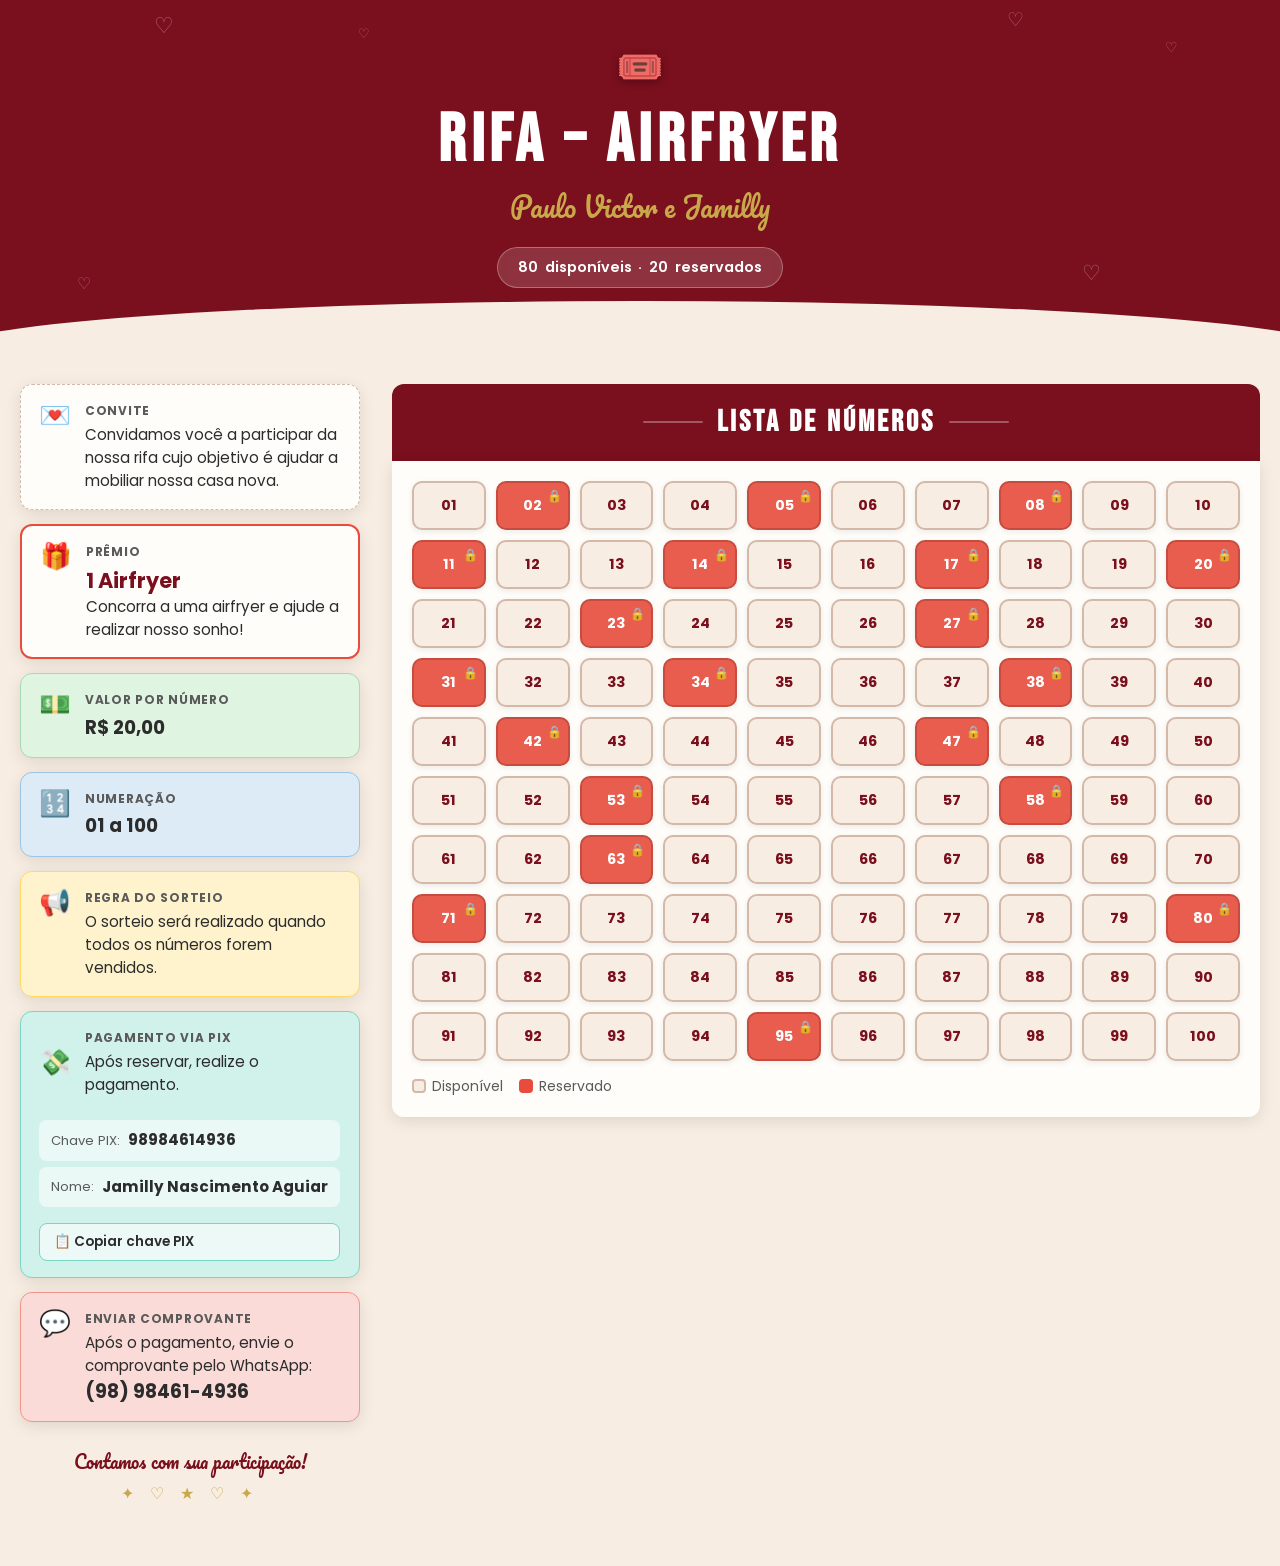
==== commit 7af1fad9: "ux" ====
--- a/index.html
+++ b/index.html
@@ -3,29 +3,176 @@
   <head>
     <meta charset="UTF-8" />
     <meta name="viewport" content="width=device-width, initial-scale=1.0" />
-    <title>Rifa Jamilly</title>
+    <title>Rifa Airfryer – Paulo Victor e Jamilly</title>
     <link rel="preconnect" href="https://fonts.googleapis.com" />
     <link rel="preconnect" href="https://fonts.gstatic.com" crossorigin />
     <link
-      href="https://fonts.googleapis.com/css2?family=Inter:wght@400;600;700&family=Playfair+Display:wght@600;700&display=swap"
+      href="https://fonts.googleapis.com/css2?family=Bebas+Neue&family=Pacifico&family=Poppins:wght@400;600;700&display=swap"
       rel="stylesheet"
     />
     <link rel="stylesheet" href="css/style.css" />
   </head>
   <body>
-    <main class="container">
-      <header class="header">
-        <h1>🎟️ Rifa Jamilly</h1>
-        <p>Concorra a um prêmio especial e ajude a realizar um sonho!</p>
+    <!-- ===== HEADER ===== -->
+    <header class="site-header">
+      <span class="heart heart-1">♡</span>
+      <span class="heart heart-2">♡</span>
+      <span class="heart heart-3">♡</span>
+      <span class="heart heart-4">♡</span>
+      <span class="heart heart-5">♡</span>
+      <span class="heart heart-6">♡</span>
+
+      <div class="header-inner">
+        <span class="header-ticket" aria-hidden="true">🎟️</span>
+        <h1>RIFA – AIRFRYER</h1>
+        <p class="header-subtitle">Paulo Victor e Jamilly</p>
         <div class="counter" aria-live="polite">
-          <span id="available-count">0</span> disponíveis ·
-          <span id="reserved-count">0</span> reservados
+          <span id="available-count">0</span>&nbsp;disponíveis &nbsp;·&nbsp;
+          <span id="reserved-count">0</span>&nbsp;reservados
         </div>
-      </header>
+      </div>
+    </header>
 
-      <section class="numbers-grid" id="numbers-grid" aria-label="Lista de números"></section>
-    </main>
+    <!-- ===== CONTEÚDO PRINCIPAL ===== -->
+    <div class="main-layout">
+
+      <!-- Coluna esquerda: cards informativos -->
+      <aside class="info-column" aria-label="Informações da rifa">
+
+        <!-- Card convite -->
+        <div class="info-card card-convite">
+          <span class="info-card-icon" aria-hidden="true">💌</span>
+          <div class="info-card-body">
+            <p class="info-card-title">Convite</p>
+            <p class="info-card-text">
+              Convidamos você a participar da nossa rifa cujo objetivo é ajudar a mobiliar nossa casa nova.
+            </p>
+          </div>
+        </div>
+
+        <!-- Card prêmio -->
+        <div class="info-card card-premio">
+          <span class="info-card-icon" aria-hidden="true">🎁</span>
+          <div class="info-card-body">
+            <p class="info-card-title">Prêmio</p>
+            <p class="info-card-text">
+              <strong>1 Airfryer</strong>
+              Concorra a uma airfryer e ajude a realizar nosso sonho!
+            </p>
+          </div>
+        </div>
+
+        <!-- Card valor -->
+        <div class="info-card card-valor">
+          <span class="info-card-icon" aria-hidden="true">💵</span>
+          <div class="info-card-body">
+            <p class="info-card-title">Valor por número</p>
+            <p class="info-card-text"><strong>R$ 20,00</strong></p>
+          </div>
+        </div>
+
+        <!-- Card números -->
+        <div class="info-card card-numeros">
+          <span class="info-card-icon" aria-hidden="true">🔢</span>
+          <div class="info-card-body">
+            <p class="info-card-title">Numeração</p>
+            <p class="info-card-text"><strong>01 a 100</strong></p>
+          </div>
+        </div>
+
+        <!-- Card regras -->
+        <div class="info-card card-regras">
+          <span class="info-card-icon" aria-hidden="true">📢</span>
+          <div class="info-card-body">
+            <p class="info-card-title">Regra do sorteio</p>
+            <p class="info-card-text">
+              O sorteio será realizado quando todos os números forem vendidos.
+            </p>
+          </div>
+        </div>
+
+        <!-- Card PIX -->
+        <div class="info-card card-pix">
+          <div class="pix-header">
+            <span class="info-card-icon" aria-hidden="true">💸</span>
+            <div>
+              <p class="info-card-title">Pagamento via PIX</p>
+              <p class="info-card-text">Após reservar, realize o pagamento.</p>
+            </div>
+          </div>
+          <div class="pix-details">
+            <div class="pix-field">
+              <span>Chave PIX:</span>
+              <strong id="pix-key-index">98984614936</strong>
+            </div>
+            <div class="pix-field">
+              <span>Nome:</span>
+              <strong>Jamilly Nascimento Aguiar</strong>
+            </div>
+            <button class="btn-copy-pix" id="copy-pix-index" type="button">
+              📋 Copiar chave PIX
+            </button>
+          </div>
+        </div>
+
+        <!-- Card WhatsApp -->
+        <div class="info-card card-whats">
+          <span class="info-card-icon" aria-hidden="true">💬</span>
+          <div class="info-card-body">
+            <p class="info-card-title">Enviar comprovante</p>
+            <p class="info-card-text">
+              Após o pagamento, envie o comprovante pelo WhatsApp:
+              <strong>(98) 98461-4936</strong>
+            </p>
+          </div>
+        </div>
+
+        <!-- Rodapé decorativo -->
+        <div class="info-footer" aria-hidden="true">
+          <p class="info-footer-text">Contamos com sua participação!</p>
+          <p class="info-footer-deco">✦ ♡ ★ ♡ ✦</p>
+        </div>
+
+      </aside>
+
+      <!-- Coluna direita: grade de números -->
+      <section class="numbers-column" aria-label="Lista de números da rifa">
+        <div class="numbers-section-header">
+          <span class="deco-line" aria-hidden="true"></span>
+          <h2>LISTA DE NÚMEROS</h2>
+          <span class="deco-line" aria-hidden="true"></span>
+        </div>
+        <div class="numbers-grid-wrapper">
+          <div class="numbers-grid" id="numbers-grid"></div>
+          <div class="grid-legend" aria-hidden="true">
+            <span class="legend-item">
+              <span class="legend-dot available"></span> Disponível
+            </span>
+            <span class="legend-item">
+              <span class="legend-dot reserved"></span> Reservado
+            </span>
+          </div>
+        </div>
+      </section>
+
+    </div>
 
     <script src="js/index.js" defer></script>
+    <script>
+      const copyPixIndexBtn = document.getElementById('copy-pix-index');
+      const pixKeyIndexEl = document.getElementById('pix-key-index');
+      if (copyPixIndexBtn && pixKeyIndexEl) {
+        copyPixIndexBtn.addEventListener('click', async () => {
+          try {
+            await navigator.clipboard.writeText(pixKeyIndexEl.textContent.trim());
+            const original = copyPixIndexBtn.textContent;
+            copyPixIndexBtn.textContent = '✅ Copiado!';
+            setTimeout(() => { copyPixIndexBtn.textContent = original; }, 2000);
+          } catch {
+            alert('Não foi possível copiar automaticamente. Copie manualmente: ' + pixKeyIndexEl.textContent.trim());
+          }
+        });
+      }
+    </script>
   </body>
 </html>
--- a/css/style.css
+++ b/css/style.css
@@ -1,24 +1,42 @@
+/* ===== VARIÁVEIS ===== */
 :root {
-  --vinho: #6b0f1a;
+  --vinho: #7a0f1d;
+  --vinho-dark: #5c0a16;
+  --vermelho: #e74c3c;
+  --bege: #f7ede2;
+  --branco-suave: #fffdf9;
+  --branco: #ffffff;
   --dourado: #c9a84c;
-  --bege-claro: #f5efe6;
   --texto: #2c2c2c;
-  --branco: #ffffff;
-  --verde: #2e7d32;
-  --vermelho: #c62828;
-  --sombra: 0 6px 18px rgba(0, 0, 0, 0.12);
-  --sombra-intensa: 0 10px 24px rgba(0, 0, 0, 0.18);
-}
-
-* {
+  --texto-suave: #5a5a5a;
+
+  /* Cards */
+  --card-verde: #dff5e1;
+  --card-verde-borda: #a8d9b0;
+  --card-azul: #ddebf7;
+  --card-azul-borda: #9dc3e6;
+  --card-amarelo: #fff3cd;
+  --card-amarelo-borda: #ffd966;
+  --card-pix: #d1f2eb;
+  --card-pix-borda: #76d7c4;
+  --card-whats: #fadbd8;
+  --card-whats-borda: #f1948a;
+
+  --sombra: 0 4px 16px rgba(0, 0, 0, 0.1);
+  --sombra-intensa: 0 8px 24px rgba(0, 0, 0, 0.18);
+  --radius: 12px;
+}
+
+/* ===== RESET ===== */
+*, *::before, *::after {
   box-sizing: border-box;
   margin: 0;
   padding: 0;
 }
 
 body {
-  font-family: "Inter", sans-serif;
-  background: var(--bege-claro);
+  font-family: "Poppins", "Inter", sans-serif;
+  background: var(--bege);
   color: var(--texto);
   line-height: 1.6;
   min-height: 100vh;
@@ -29,83 +47,434 @@
   text-decoration: none;
 }
 
-.container {
-  max-width: 1200px;
-  margin: 0 auto;
-  padding: 32px 20px 48px;
-}
-
-.header {
+/* ===== HEADER ===== */
+.site-header {
+  background: var(--vinho);
+  position: relative;
+  padding: 36px 24px 64px;
   text-align: center;
-  margin-bottom: 32px;
-}
-
-.header h1 {
-  font-family: "Playfair Display", serif;
-  font-size: clamp(2rem, 4vw, 3rem);
-  color: var(--vinho);
+  overflow: hidden;
+}
+
+.site-header::after {
+  content: "";
+  position: absolute;
+  bottom: -1px;
+  left: -5%;
+  width: 110%;
+  height: 52px;
+  background: var(--bege);
+  border-radius: 50% 50% 0 0 / 100% 100% 0 0;
+}
+
+.header-inner {
+  position: relative;
+  z-index: 1;
+}
+
+.header-ticket {
+  font-size: 2.4rem;
+  display: block;
   margin-bottom: 8px;
-}
-
-.header p {
-  font-size: 1.05rem;
-  margin-bottom: 16px;
+  filter: drop-shadow(0 2px 4px rgba(0,0,0,0.3));
+}
+
+.site-header h1 {
+  font-family: "Bebas Neue", "Anton", sans-serif;
+  font-size: clamp(2.6rem, 7vw, 4.2rem);
+  color: var(--branco);
+  letter-spacing: 0.08em;
+  line-height: 1.1;
+  text-transform: uppercase;
+}
+
+.header-subtitle {
+  font-family: "Pacifico", cursive;
+  font-size: clamp(1.1rem, 3vw, 1.7rem);
+  color: var(--dourado);
+  margin-top: 6px;
+  margin-bottom: 18px;
 }
 
 .counter {
   display: inline-flex;
-  gap: 12px;
-  padding: 8px 16px;
+  gap: 4px;
+  padding: 8px 20px;
   border-radius: 999px;
-  background: var(--branco);
+  background: rgba(255,255,255,0.15);
+  border: 1.5px solid rgba(255,255,255,0.3);
+  color: var(--branco);
+  font-weight: 600;
+  font-size: 0.9rem;
+  backdrop-filter: blur(4px);
+}
+
+/* Corações decorativos do header */
+.heart {
+  position: absolute;
+  font-size: 1.1rem;
+  color: rgba(255,255,255,0.35);
+  line-height: 1;
+  pointer-events: none;
+  user-select: none;
+}
+.heart-1 { top: 14px; left: 12%; font-size: 1.4rem; }
+.heart-2 { top: 28px; left: 28%; font-size: 0.8rem; }
+.heart-3 { top: 10px; right: 20%; font-size: 1.2rem; }
+.heart-4 { top: 40px; right: 8%; font-size: 0.9rem; }
+.heart-5 { bottom: 60px; left: 6%; font-size: 1rem; }
+.heart-6 { bottom: 68px; right: 14%; font-size: 1.3rem; }
+
+/* ===== LAYOUT PRINCIPAL ===== */
+.main-layout {
+  display: flex;
+  flex-direction: column;
+  gap: 32px;
+  max-width: 1280px;
+  margin: 0 auto;
+  padding: 32px 20px 56px;
+}
+
+@media (min-width: 1024px) {
+  .main-layout {
+    flex-direction: row;
+    align-items: flex-start;
+  }
+
+  .info-column {
+    width: 340px;
+    flex-shrink: 0;
+  }
+
+  .numbers-column {
+    flex: 1;
+    min-width: 0;
+  }
+}
+
+/* ===== COLUNA DE INFORMAÇÕES ===== */
+.info-column {
+  display: flex;
+  flex-direction: column;
+  gap: 14px;
+}
+
+/* ===== CARDS INFORMATIVOS ===== */
+.info-card {
+  border-radius: var(--radius);
+  padding: 16px 18px;
+  display: flex;
+  align-items: flex-start;
+  gap: 14px;
   box-shadow: var(--sombra);
+}
+
+.info-card-icon {
+  font-size: 1.6rem;
+  flex-shrink: 0;
+  line-height: 1;
+  margin-top: 2px;
+}
+
+.info-card-body {
+  flex: 1;
+}
+
+.info-card-title {
+  font-size: 0.75rem;
+  font-weight: 700;
+  text-transform: uppercase;
+  letter-spacing: 0.06em;
+  color: var(--texto-suave);
+  margin-bottom: 4px;
+}
+
+.info-card-text {
+  font-size: 0.95rem;
+  line-height: 1.5;
+  color: var(--texto);
+}
+
+.info-card-text strong {
+  font-size: 1.15rem;
+  display: block;
+}
+
+/* Card convite */
+.card-convite {
+  background: var(--branco-suave);
+  border: 1.5px dashed #d4b8a8;
+}
+
+/* Card prêmio */
+.card-premio {
+  background: var(--branco-suave);
+  border: 2px solid var(--vermelho);
+}
+
+.card-premio .info-card-text strong {
+  color: var(--vinho);
+  font-size: 1.3rem;
+}
+
+/* Card valor */
+.card-valor {
+  background: var(--card-verde);
+  border: 1.5px solid var(--card-verde-borda);
+}
+
+/* Card números */
+.card-numeros {
+  background: var(--card-azul);
+  border: 1.5px solid var(--card-azul-borda);
+}
+
+/* Card regras */
+.card-regras {
+  background: var(--card-amarelo);
+  border: 1.5px solid var(--card-amarelo-borda);
+}
+
+/* Card PIX */
+.card-pix {
+  background: var(--card-pix);
+  border: 1.5px solid var(--card-pix-borda);
+  flex-direction: column;
+}
+
+.card-pix .pix-header {
+  display: flex;
+  align-items: center;
+  gap: 14px;
+}
+
+.card-pix .pix-details {
+  margin-top: 10px;
+  display: flex;
+  flex-direction: column;
+  gap: 6px;
+}
+
+.pix-field {
+  display: flex;
+  align-items: center;
+  gap: 8px;
+  background: rgba(255,255,255,0.55);
+  border-radius: 8px;
+  padding: 8px 12px;
+}
+
+.pix-field span {
+  font-size: 0.82rem;
+  color: var(--texto-suave);
+  white-space: nowrap;
+}
+
+.pix-field strong {
+  font-size: 0.95rem;
+  color: var(--texto);
+  word-break: break-all;
+}
+
+.btn-copy-pix {
+  display: inline-flex;
+  align-items: center;
+  gap: 6px;
+  margin-top: 10px;
+  padding: 8px 14px;
+  border-radius: 8px;
+  border: 1.5px solid var(--card-pix-borda);
+  background: rgba(255,255,255,0.6);
+  font-size: 0.85rem;
   font-weight: 600;
-  font-size: 0.95rem;
+  color: var(--texto);
+  cursor: pointer;
+  transition: background 0.2s;
+  font-family: inherit;
+}
+
+.btn-copy-pix:hover {
+  background: rgba(255,255,255,0.85);
+}
+
+/* Card WhatsApp */
+.card-whats {
+  background: var(--card-whats);
+  border: 1.5px solid var(--card-whats-borda);
+}
+
+/* Rodapé da coluna */
+.info-footer {
+  text-align: center;
+  padding: 12px 0 4px;
+}
+
+.info-footer-text {
+  font-family: "Pacifico", cursive;
+  font-size: 1.1rem;
+  color: var(--vinho);
+}
+
+.info-footer-deco {
+  font-size: 1rem;
+  margin-top: 4px;
+  letter-spacing: 6px;
+  color: var(--dourado);
+}
+
+/* ===== COLUNA DE NÚMEROS ===== */
+.numbers-column {
+  display: flex;
+  flex-direction: column;
+  gap: 0;
+}
+
+.numbers-section-header {
+  background: var(--vinho);
+  border-radius: var(--radius) var(--radius) 0 0;
+  padding: 14px 20px;
+  display: flex;
+  align-items: center;
+  justify-content: center;
+  gap: 14px;
+}
+
+.numbers-section-header h2 {
+  font-family: "Bebas Neue", "Anton", sans-serif;
+  font-size: clamp(1.4rem, 3vw, 1.9rem);
+  color: var(--branco);
+  letter-spacing: 0.1em;
+  text-transform: uppercase;
+}
+
+.numbers-section-header .deco-line {
+  flex: 1;
+  height: 2px;
+  background: rgba(255,255,255,0.3);
+  border-radius: 2px;
+  max-width: 60px;
+}
+
+.numbers-grid-wrapper {
+  background: var(--branco-suave);
+  border-radius: 0 0 var(--radius) var(--radius);
+  padding: 20px;
+  box-shadow: var(--sombra);
 }
 
 .numbers-grid {
   display: grid;
-  grid-template-columns: repeat(4, minmax(0, 1fr));
-  gap: 14px;
+  grid-template-columns: repeat(5, minmax(0, 1fr));
+  gap: 10px;
+}
+
+@media (min-width: 480px) {
+  .numbers-grid {
+    grid-template-columns: repeat(8, minmax(0, 1fr));
+  }
+}
+
+@media (min-width: 768px) {
+  .numbers-grid {
+    grid-template-columns: repeat(10, minmax(0, 1fr));
+  }
 }
 
 .number-card {
   position: relative;
-  border: 2px solid var(--dourado);
-  border-radius: 12px;
-  background: var(--bege-claro);
-  color: var(--vinho);
-  font-size: 1.05rem;
+  border: 2px solid #d4b8a8;
+  border-radius: 10px;
+  background: var(--bege);
+  color: var(--vinho);
+  font-size: 0.9rem;
   font-weight: 700;
-  padding: 16px 0;
+  font-family: "Poppins", sans-serif;
+  padding: 12px 4px;
   text-align: center;
   cursor: pointer;
-  box-shadow: var(--sombra);
-  transition: transform 0.2s ease, box-shadow 0.2s ease;
-  min-height: 52px;
+  box-shadow: 0 2px 6px rgba(0,0,0,0.08);
+  transition: transform 0.18s ease, box-shadow 0.18s ease, background 0.18s;
+  min-height: 48px;
 }
 
 .number-card.available:hover {
-  transform: scale(1.08);
+  transform: scale(1.1);
   box-shadow: var(--sombra-intensa);
+  background: var(--vinho);
+  color: var(--branco);
+  border-color: var(--vinho);
 }
 
 .number-card.reserved {
   background: var(--vermelho);
   color: var(--branco);
   cursor: not-allowed;
-  border-color: transparent;
+  border-color: #c0392b;
 }
 
 .number-card.reserved .lock {
   position: absolute;
-  top: 8px;
-  right: 10px;
-  font-size: 1rem;
+  top: 4px;
+  right: 6px;
+  font-size: 0.75rem;
 }
 
 .number-card:disabled {
-  opacity: 0.92;
+  opacity: 0.9;
+}
+
+/* ===== LEGENDA ===== */
+.grid-legend {
+  display: flex;
+  gap: 16px;
+  flex-wrap: wrap;
+  margin-top: 14px;
+  font-size: 0.875rem;
+  color: var(--texto-suave);
+}
+
+.legend-item {
+  display: flex;
+  align-items: center;
+  gap: 6px;
+}
+
+.legend-dot {
+  width: 14px;
+  height: 14px;
+  border-radius: 4px;
+  flex-shrink: 0;
+}
+
+.legend-dot.available {
+  background: var(--bege);
+  border: 2px solid #d4b8a8;
+}
+
+.legend-dot.reserved {
+  background: var(--vermelho);
+}
+
+/* ===== PÁGINA DETALHE ===== */
+.container {
+  max-width: 980px;
+  margin: 0 auto;
+  padding: 32px 20px 56px;
+}
+
+.back-link {
+  display: inline-flex;
+  align-items: center;
+  gap: 8px;
+  margin-bottom: 24px;
+  color: var(--vinho);
+  font-weight: 600;
+  font-size: 0.95rem;
+  transition: opacity 0.2s;
+}
+
+.back-link:hover {
+  opacity: 0.75;
 }
 
 .detail-grid {
@@ -114,78 +483,155 @@
   gap: 24px;
 }
 
+@media (min-width: 768px) {
+  .detail-grid {
+    grid-template-columns: 1.3fr 0.7fr;
+    align-items: start;
+  }
+}
+
 .card {
-  background: var(--branco);
-  border-radius: 12px;
-  padding: 24px;
+  background: var(--branco-suave);
+  border-radius: var(--radius);
+  padding: 28px;
   box-shadow: var(--sombra);
 }
 
 .section-title {
-  font-family: "Playfair Display", serif;
+  font-family: "Bebas Neue", "Anton", sans-serif;
   color: var(--vinho);
   font-size: 1.6rem;
-  margin-bottom: 12px;
+  letter-spacing: 0.06em;
+  margin-bottom: 16px;
+}
+
+.detail-info-row {
+  display: flex;
+  align-items: baseline;
+  gap: 8px;
+  margin-bottom: 10px;
+  font-size: 0.95rem;
+}
+
+.detail-info-row strong {
+  color: var(--vinho);
+  white-space: nowrap;
 }
 
 .list {
-  padding-left: 20px;
+  list-style: none;
   display: grid;
   gap: 8px;
   margin-top: 12px;
 }
 
+.list li {
+  display: flex;
+  align-items: flex-start;
+  gap: 8px;
+  font-size: 0.93rem;
+}
+
+.list li::before {
+  content: "✦";
+  color: var(--dourado);
+  font-size: 0.75rem;
+  margin-top: 3px;
+  flex-shrink: 0;
+}
+
+.pix-box {
+  margin-top: 20px;
+  background: var(--card-pix);
+  border: 1.5px solid var(--card-pix-borda);
+  border-radius: var(--radius);
+  padding: 16px;
+}
+
+.pix-box-label {
+  font-size: 0.75rem;
+  font-weight: 700;
+  text-transform: uppercase;
+  letter-spacing: 0.07em;
+  color: var(--texto-suave);
+  margin-bottom: 8px;
+}
+
+.pix-key {
+  font-weight: 700;
+  font-size: 1.05rem;
+  word-break: break-all;
+  color: var(--texto);
+}
+
 .badge {
   display: inline-flex;
   align-items: center;
   gap: 8px;
-  padding: 6px 12px;
+  padding: 7px 14px;
   border-radius: 999px;
   font-size: 0.9rem;
   font-weight: 600;
-  margin-top: 8px;
+  margin-top: 10px;
 }
 
 .badge.available {
-  background: rgba(46, 125, 50, 0.12);
-  color: var(--verde);
+  background: var(--card-verde);
+  color: #1a7a40;
+  border: 1.5px solid var(--card-verde-borda);
 }
 
 .badge.reserved {
-  background: rgba(198, 40, 40, 0.12);
-  color: var(--vermelho);
+  background: var(--card-whats);
+  color: #a93226;
+  border: 1.5px solid var(--card-whats-borda);
 }
 
 .number-display {
-  font-size: clamp(3rem, 8vw, 5rem);
-  font-weight: 700;
-  margin-bottom: 8px;
+  font-family: "Bebas Neue", "Anton", sans-serif;
+  font-size: clamp(4rem, 10vw, 6rem);
+  letter-spacing: 0.04em;
+  font-weight: 400;
+  line-height: 1;
+  margin-bottom: 6px;
 }
 
 .number-display.available {
-  color: var(--verde);
+  color: var(--vinho);
 }
 
 .number-display.reserved {
   color: var(--vermelho);
 }
 
+.notice {
+  margin-top: 14px;
+  font-weight: 600;
+  font-size: 0.92rem;
+  color: var(--vinho);
+}
+
 .btn {
   display: inline-flex;
   align-items: center;
   justify-content: center;
   gap: 8px;
-  padding: 12px 18px;
+  padding: 13px 20px;
   border-radius: 10px;
   border: none;
   font-weight: 600;
+  font-size: 0.95rem;
+  font-family: inherit;
   cursor: pointer;
   min-width: 44px;
   min-height: 44px;
-  transition: transform 0.2s ease, box-shadow 0.2s ease;
-}
-
-.btn:hover {
+  transition: transform 0.18s ease, box-shadow 0.18s ease, opacity 0.18s;
+  margin-top: 16px;
+  width: 100%;
+  text-align: center;
+}
+
+.btn:hover:not(:disabled) {
   transform: scale(1.03);
   box-shadow: var(--sombra-intensa);
 }
@@ -197,18 +643,20 @@
 
 .btn-outline {
   background: transparent;
-  border: 1px solid var(--vinho);
-  color: var(--vinho);
+  border: 1.5px solid var(--vinho);
+  color: var(--vinho);
+  margin-top: 10px;
+  width: auto;
 }
 
 .btn-success {
-  background: var(--verde);
+  background: #25d366;
   color: var(--branco);
 }
 
 .btn-disabled {
-  background: #d9d9d9;
-  color: #666666;
+  background: #e0dbd5;
+  color: #999;
   cursor: not-allowed;
   box-shadow: none;
 }
@@ -218,52 +666,6 @@
   box-shadow: none;
 }
 
-.pix-box {
-  display: flex;
-  flex-wrap: wrap;
-  gap: 12px;
-  align-items: center;
-  margin-top: 12px;
-}
-
-.pix-key {
-  font-weight: 600;
-  font-size: 1rem;
-  word-break: break-all;
-}
-
-.notice {
-  margin-top: 16px;
-  font-weight: 600;
-  color: var(--vinho);
-}
-
 .hidden {
   display: none;
 }
-
-.back-link {
-  display: inline-flex;
-  align-items: center;
-  gap: 8px;
-  margin-bottom: 20px;
-  color: var(--vinho);
-  font-weight: 600;
-}
-
-@media (min-width: 480px) {
-  .numbers-grid {
-    grid-template-columns: repeat(6, minmax(0, 1fr));
-  }
-}
-
-@media (min-width: 1024px) {
-  .numbers-grid {
-    grid-template-columns: repeat(10, minmax(0, 1fr));
-  }
-
-  .detail-grid {
-    grid-template-columns: 1.2fr 0.8fr;
-    align-items: start;
-  }
-}
